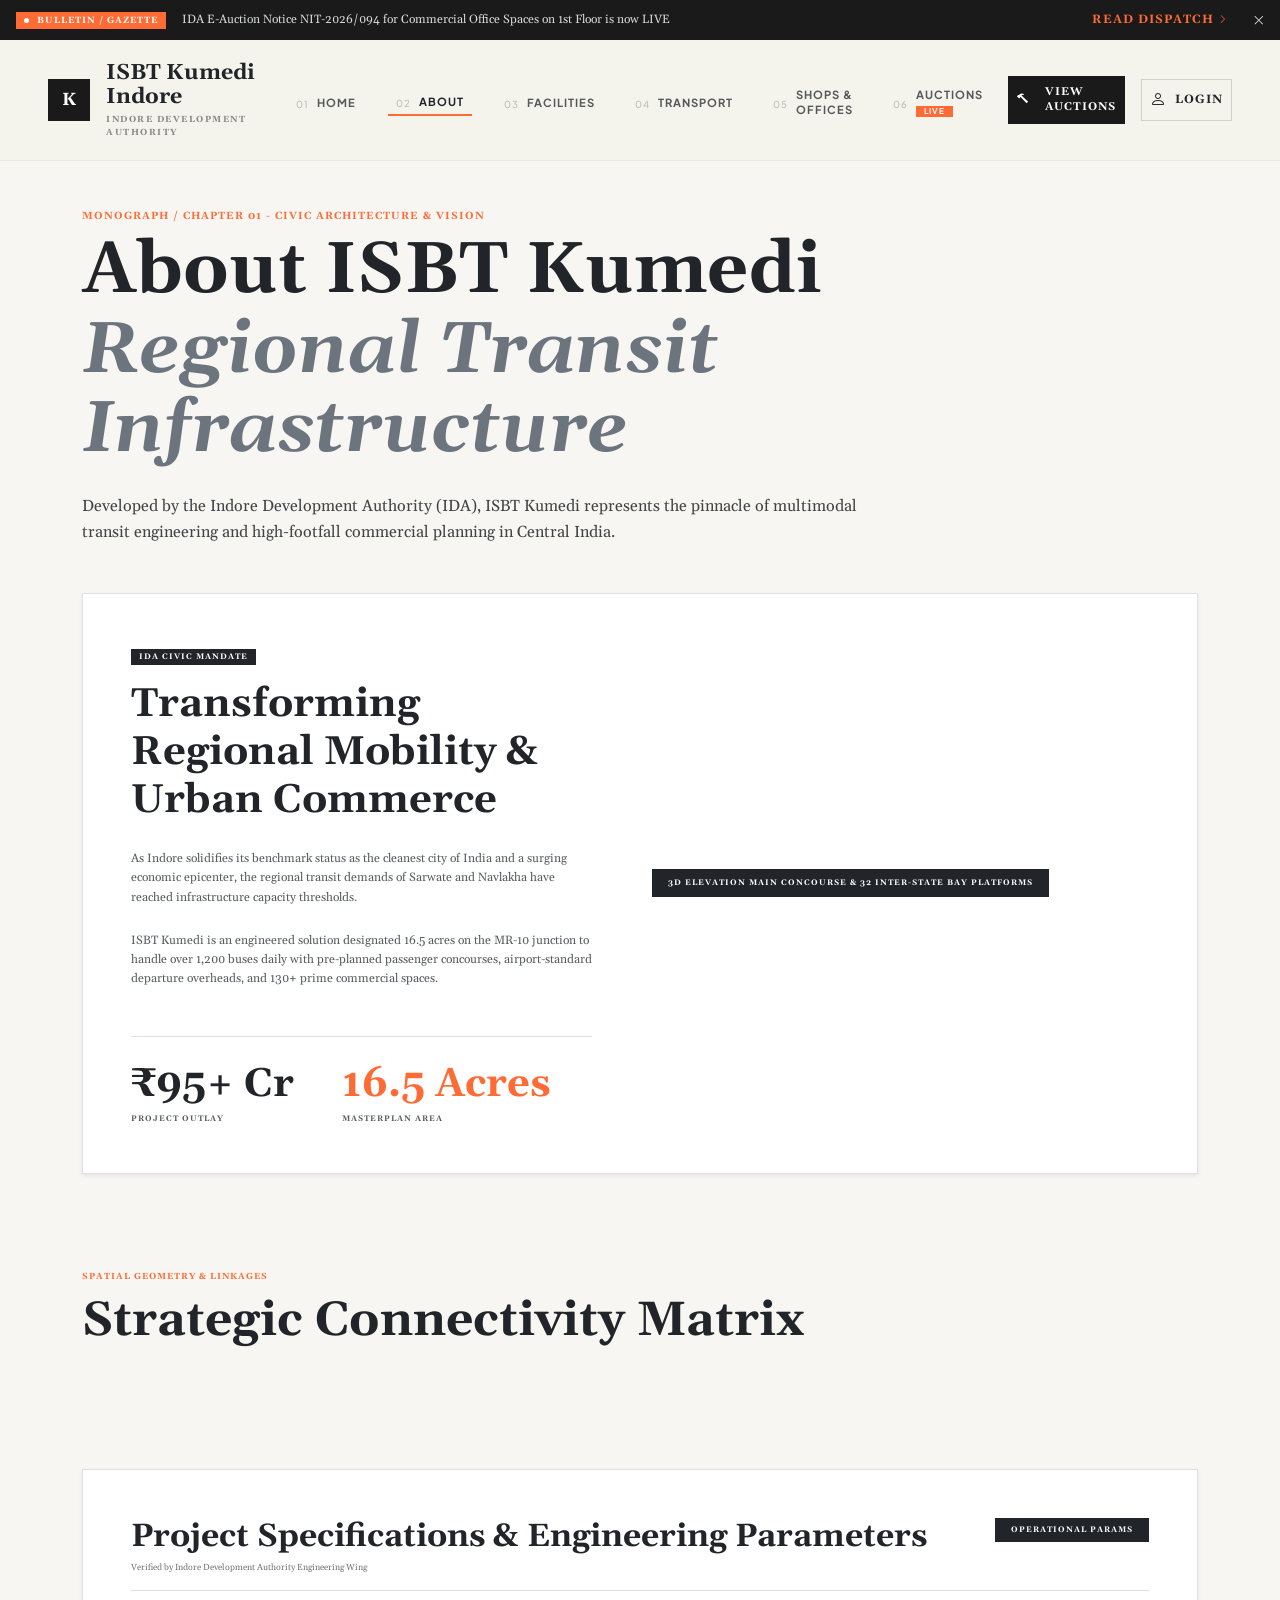
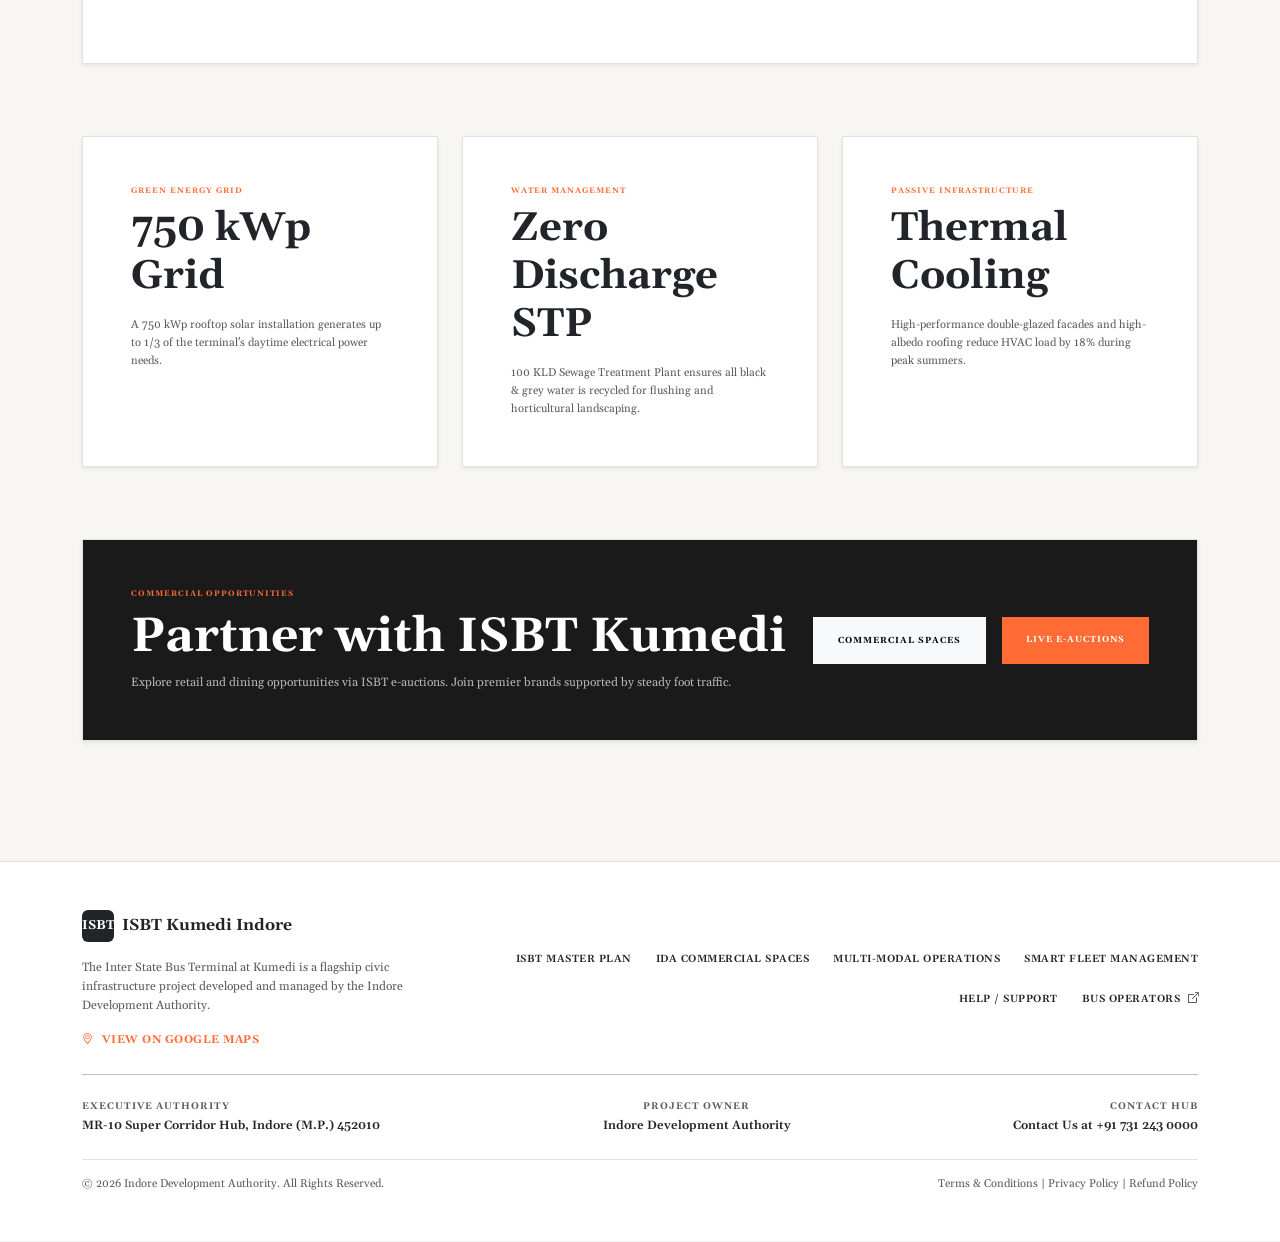
==== aboutus.html @ d1bb43f6 "update" ====
<!doctype html>
<html lang="en">
  <head>
    <meta charset="UTF-8" />
    <meta name="viewport" content="width=device-width, initial-scale=1.0" />
    <title>ISBT Kumedi Indore - About</title>
    <!-- Bootstrap CSS -->
    <link
      href="https://cdn.jsdelivr.net/npm/bootstrap@5.3.2/dist/css/bootstrap.min.css"
      rel="stylesheet" />
    <!-- Google Fonts -->
    <link rel="preconnect" href="https://fonts.googleapis.com" />
    <link rel="preconnect" href="https://fonts.gstatic.com" crossorigin />
    <link
      href="https://fonts.googleapis.com/css2?family=Plus+Jakarta+Sans:wght@400;500;600;700;800&family=Playfair+Display:ital,wght@0,600;0,700;1,600&display=swap"
      rel="stylesheet" />
    <!-- Bootstrap Icons -->
    <link
      rel="stylesheet"
      href="https://cdn.jsdelivr.net/npm/bootstrap-icons@1.11.1/font/bootstrap-icons.css" />
    <!-- Custom CSS -->
    <link rel="stylesheet" href="style.css" />
  </head>
  <body class="bg-light">
    <!-- Top Bulletin Bar -->
    <div
      class="bg-dark-accent text-white py-2 px-3 px-lg-3 d-flex justify-content-between align-items-center font-size-xl">
      <div class="d-flex align-items-center gap-3">
        <span
          class="badge bg-orange text-uppercase rounded-0 px-2 py-1 d-flex align-items-center gap-2 letter-spacing-md"
          ><span class="rounded-circle bg-white d-inline-block size-5"></span>
          BULLETIN / GAZETTE</span
        >
        <span class="text-light d-none d-md-inline opacity-85"
          >IDA E-Auction Notice NIT-2026/094 for Commercial Office Spaces on 1st
          Floor is now LIVE</span
        >
      </div>
      <div class="d-flex align-items-center gap-4">
        <a
          href="#"
          class="text-orange text-decoration-none fw-bold text-uppercase d-flex align-items-center gap-1 letter-spacing-md"
          >READ DISPATCH
          <i class="bi bi-chevron-right font-size-base icon-stroke-1"></i
        ></a>
        <button
          class="btn btn-link text-white p-0 border-0 text-decoration-none">
          <i class="bi bi-x-lg font-size-lg"></i>
        </button>
      </div>
    </div>

    <!-- Navbar -->
    <nav class="navbar navbar-expand-lg py-3 bg-warm-light border-bottom-soft">
      <div class="container-fluid px-4 px-lg-5">
        <a
          class="navbar-brand d-flex align-items-center gap-3"
          href="index.html">
          <div
            class="bg-dark-accent text-white rounded-0 d-flex align-items-center justify-content-center size-42 font-weight-800 font-playfair font-size-6xl">
            K
          </div>
          <div>
            <div
              class="fw-bold text-dark font-playfair font-size-7xl line-height-xs">
              ISBT Kumedi<br />Indore
            </div>
            <div
              class="text-muted mt-1 font-size-sm font-weight-800 text-uppercase letter-spacing-lg opacity-70">
              INDORE DEVELOPMENT<br />AUTHORITY
            </div>
          </div>
        </a>
        <button
          class="navbar-toggler border-0 shadow-none"
          type="button"
          data-bs-toggle="collapse"
          data-bs-target="#navbarNav">
          <span class="navbar-toggler-icon"></span>
        </button>

        <div
          class="collapse navbar-collapse justify-content-center"
          id="navbarNav">
          <ul
            class="navbar-nav gap-3 gap-xl-4 text-uppercase fw-bold align-items-center font-size-lg letter-spacing-md">
            <li class="nav-item">
              <a
                class="nav-link text-muted d-flex gap-2 pb-1"
                href="index.html">
                <span class="opacity-40 fw-normal font-size-base mt-1">01</span>
                HOME
              </a>
            </li>
            <li class="nav-item">
              <a class="nav-link text-dark active d-flex gap-2 position-relative pb-1 border-bottom-orange" href="aboutus.html">
                <span class="text-muted opacity-40 fw-normal font-size-base mt-1">02</span>
                ABOUT
              </a>
            </li>
            <li class="nav-item">
              <a class="nav-link text-muted d-flex gap-2 pb-1" href="#">
                <span class="opacity-40 fw-normal font-size-base mt-1">03</span>
                FACILITIES
              </a>
            </li>
            <li class="nav-item">
              <a class="nav-link text-muted d-flex gap-2 pb-1" href="transport.html">
                <span class="opacity-40 fw-normal font-size-base mt-1">04</span>
                TRANSPORT
              </a>
            </li>
            <li class="nav-item">
              <a
                class="nav-link text-muted d-flex gap-2 pb-1 text-center line-height-sm"
                href="shopOffice.html">
                <span class="opacity-40 fw-normal font-size-base mt-1">05</span>
                <span class="text-start">SHOPS &<br />OFFICES</span>
              </a>
            </li>
            <li class="nav-item">
              <a
                class="nav-link text-muted d-flex gap-2 pb-1 text-center line-height-sm"
                href="viewauction.html">
                <span
                  class="opacity-40 fw-normal font-size-base mt-1"
                  >06</span
                >
                <span class="text-start">
                  AUCTIONS<br />
                  <span
                    class="badge bg-orange rounded-0 px-2 py-0 text-white font-size-xs line-height-md"
                    >LIVE</span
                  >
                </span>
              </a>
            </li>
          </ul>
        </div>

        <div class="d-none d-lg-flex gap-3 align-items-center">
          <a
            href="viewauction.html"
            class="btn bg-dark-accent text-white fw-bold rounded-0 px-2 py-2 d-flex align-items-center gap-3 text-uppercase font-size-lg letter-spacing-md">
            <i class="bi bi-hammer"></i>
            <span class="text-start line-height-sm">VIEW<br />AUCTIONS</span>
          </a>
          <a
            href="#"
            class="btn btn-outline-dark fw-bold rounded-0 px-2 py-2 d-flex align-items-center gap-2 text-uppercase font-size-xl letter-spacing-md border-dark-transparent bg-transparent">
            <i class="bi bi-person fs-6"></i> LOGIN
          </a>
        </div>
      </div>
    </nav>

    <!-- Main Content -->
    <main class="bg-warm-lightest pb-5">
      <div class="container py-5">
        <!-- Breadcrumbs & Header -->
        <div class="text-uppercase fw-bold text-orange mb-2 font-size-md letter-spacing-md">MONOGRAPH / CHAPTER 01 - CIVIC ARCHITECTURE & VISION</div>
        <h1 class="display-2 fw-bold text-dark font-playfair line-height-xs mb-1">About ISBT Kumedi<br><span class="fst-italic text-secondary">Regional Transit Infrastructure</span></h1>
        
        <p class="text-dark font-size-5xl max-w-800 line-height-lg mt-4 opacity-85">
          Developed by the Indore Development Authority (IDA), ISBT Kumedi represents the pinnacle of multimodal transit engineering and high-footfall commercial planning in Central India.
        </p>

        <!-- Section 1 -->
        <div class="bg-white p-4 p-md-5 border border-dark-transparent shadow-sm mt-5">
          <div class="row align-items-center">
            <div class="col-lg-6 pe-lg-5 mb-4 mb-lg-0">
              <span class="badge bg-dark text-white text-uppercase rounded-0 px-2 py-1 mb-3 letter-spacing-md font-size-xs">IDA CIVIC MANDATE</span>
              <h2 class="font-playfair fw-bold mb-4 text-dark display-6">Transforming Regional Mobility & Urban Commerce</h2>
              <p class="text-muted font-size-xl line-height-lg mb-4">
                As Indore solidifies its benchmark status as the cleanest city of India and a surging economic epicenter, the regional transit demands of Sarwate and Navlakha have reached infrastructure capacity thresholds. 
              </p>
              <p class="text-muted font-size-xl line-height-lg mb-5">
                ISBT Kumedi is an engineered solution designated 16.5 acres on the MR-10 junction to handle over 1,200 buses daily with pre-planned passenger concourses, airport-standard departure overheads, and 130+ prime commercial spaces.
              </p>
              
              <div class="d-flex gap-5 border-top pt-4">
                <div>
                  <div class="fw-bold display-6 font-playfair text-dark">₹95+ Cr</div>
                  <div class="text-uppercase font-size-xs fw-bold text-muted letter-spacing-md mt-1">PROJECT OUTLAY</div>
                </div>
                <div>
                  <div class="fw-bold display-6 font-playfair text-orange">16.5 Acres</div>
                  <div class="text-uppercase font-size-xs fw-bold text-muted letter-spacing-md mt-1">MASTERPLAN AREA</div>
                </div>
              </div>
            </div>
            <div class="col-lg-6">
              <div class="position-relative">
                <img src="https://lh3.googleusercontent.com/aida-public/[base64]" alt="ISBT Aerial Rendering" class="img-fluid border border-dark-transparent w-100" style="aspect-ratio: 4/3; object-fit: cover;">
                <div class="position-absolute bottom-0 start-0 bg-dark text-white px-3 py-2 font-size-xs fw-bold letter-spacing-md text-uppercase">
                  3D ELEVATION MAIN CONCOURSE & 32 INTER-STATE BAY PLATFORMS
                </div>
              </div>
            </div>
          </div>
        </div>

        <!-- Strategic Connectivity Matrix -->
        <div class="mt-5 pt-5">
          <div class="text-uppercase fw-bold text-orange mb-2 font-size-sm letter-spacing-md">SPATIAL GEOMETRY & LINKAGES</div>
          <h3 class="font-playfair fw-bold mb-4 text-dark display-5">Strategic Connectivity Matrix</h3>
          
          <div class="row g-4 mt-2" id="connectivityGrid">
             <!-- injected by script -->
          </div>
        </div>

        <!-- Project Specifications & Engineering Parameters -->
        <div class="mt-5 pt-5">
          <div class="bg-white p-4 p-md-5 border border-dark-transparent shadow-sm position-relative">
            <div class="d-flex flex-column flex-md-row justify-content-between align-items-md-start mb-4 pb-3 border-bottom border-dark-transparent">
              <div class="mb-3 mb-md-0">
                <h3 class="font-playfair fw-bold mb-1 text-dark fs-2">Project Specifications & Engineering Parameters</h3>
                <div class="text-muted font-size-sm opacity-85">Verified by Indore Development Authority Engineering Wing</div>
              </div>
              <span class="badge bg-dark text-white rounded-0 px-3 py-2 font-size-xs letter-spacing-md shadow-none flex-shrink-0 mt-2 mt-md-0">OPERATIONAL PARAMS</span>
            </div>
            
            <div class="row row-cols-1 row-cols-md-2 g-0" id="techSpecsGrid">
               <!-- Injected by script -->
            </div>
          </div>
        </div>

        <!-- Sustainability Metrics -->
        <div class="row g-4 mt-4 pt-4">
            <!-- Cards -->
            <div class="col-md-4">
                <div class="bg-white p-4 p-lg-5 h-100 border border-dark-transparent shadow-sm">
                    <div class="text-uppercase fw-bold text-orange mb-2 font-size-xs letter-spacing-md">GREEN ENERGY GRID</div>
                    <div class="fw-bold display-6 font-playfair text-dark mb-3">750 kWp Grid</div>
                    <p class="text-muted font-size-lg line-height-lg mb-0">A 750 kWp rooftop solar installation generates up to 1/3 of the terminal's daytime electrical power needs.</p>
                </div>
            </div>
            <div class="col-md-4">
                <div class="bg-white p-4 p-lg-5 h-100 border border-dark-transparent shadow-sm">
                    <div class="text-uppercase fw-bold text-orange mb-2 font-size-xs letter-spacing-md">WATER MANAGEMENT</div>
                    <div class="fw-bold display-6 font-playfair text-dark mb-3">Zero Discharge STP</div>
                    <p class="text-muted font-size-lg line-height-lg mb-0">100 KLD Sewage Treatment Plant ensures all black & grey water is recycled for flushing and horticultural landscaping.</p>
                </div>
            </div>
            <div class="col-md-4">
                <div class="bg-white p-4 p-lg-5 h-100 border border-dark-transparent shadow-sm">
                    <div class="text-uppercase fw-bold text-orange mb-2 font-size-xs letter-spacing-md">PASSIVE INFRASTRUCTURE</div>
                    <div class="fw-bold display-6 font-playfair text-dark mb-3">Thermal Cooling</div>
                    <p class="text-muted font-size-lg line-height-lg mb-0">High-performance double-glazed facades and high-albedo roofing reduce HVAC load by 18% during peak summers.</p>
                </div>
            </div>
        </div>

        <!-- Partner Banner -->
        <div class="mt-5 pt-4 mb-4">
            <div class="bg-dark-accent p-4 p-md-5 d-flex flex-column flex-lg-row align-items-lg-center justify-content-between gap-4 border border-dark-transparent shadow-sm">
                <div>
                    <div class="text-uppercase fw-bold text-orange mb-2 font-size-xs letter-spacing-md">COMMERCIAL OPPORTUNITIES</div>
                    <h3 class="font-playfair fw-bold mb-2 text-white display-5">Partner with ISBT Kumedi</h3>
                    <p class="text-light opacity-70 font-size-xl max-w-600 mb-0">Explore retail and dining opportunities via ISBT e-auctions. Join premier brands supported by steady foot traffic.</p>
                </div>
                <div class="d-flex gap-3 flex-wrap flex-shrink-0">
                    <a href="shopOffice.html" class="btn btn-light rounded-0 px-4 py-3 fw-bold font-size-sm letter-spacing-md text-uppercase">COMMERCIAL SPACES</a>
                    <a href="viewauction.html" class="btn btn-orange rounded-0 px-4 py-3 fw-bold font-size-sm letter-spacing-md text-uppercase">LIVE E-AUCTIONS</a>
                </div>
            </div>
        </div>
      </div>
    </main>

    <!-- Footer -->
    <footer class="bg-white py-5 border-top border-bottom-soft">
      <div class="container">
        <div class="row align-items-center mb-4">
          <div class="col-md-4 mb-4 mb-md-0">
            <a
              class="text-decoration-none text-dark d-flex align-items-center gap-2 mb-3"
              href="#">
              <div
                class="bg-dark text-white p-2 rounded d-flex align-items-center justify-content-center size-32 font-weight-800 font-size-2xl">
                ISBT
              </div>
              <div class="fw-bold fs-6 line-height-xs">ISBT Kumedi Indore</div>
            </a>
            <p class="text-muted mb-0 pe-md-4 font-size-xl line-height-lg">
              The Inter State Bus Terminal at Kumedi is a flagship civic
              infrastructure project developed and managed by the Indore
              Development Authority.
            </p>
            <a
              href="#"
              class="d-inline-flex align-items-center gap-2 mt-3 fw-bold text-orange text-decoration-none text-uppercase font-size-lg letter-spacing-sm">
              <i class="bi bi-geo-alt"></i> VIEW ON GOOGLE MAPS
            </a>
          </div>
          <div class="col-md-8">
            <div
              class="d-flex flex-wrap gap-4 justify-content-md-end text-uppercase fw-semibold font-size-md letter-spacing-sm">
              <a href="#" class="text-dark text-decoration-none"
                >ISBT Master Plan</a
              >
              <a href="shopOffice.html" class="text-dark text-decoration-none"
                >IDA Commercial Spaces</a
              >
              <a href="#" class="text-dark text-decoration-none"
                >Multi-Modal Operations</a
              >
              <a href="#" class="text-dark text-decoration-none"
                >Smart Fleet Management</a
              >
              <a href="#" class="text-dark text-decoration-none"
                >Help / Support</a
              >
              <a href="#" class="text-dark text-decoration-none"
                >Bus Operators <i class="bi bi-box-arrow-up-right ms-1"></i
              ></a>
            </div>
          </div>
        </div>
        <hr class="text-muted opacity-40 my-4" />
        <div
          class="d-flex flex-column flex-md-row justify-content-between align-items-md-center">
          <div class="mb-3 mb-md-0">
            <div
              class="text-uppercase fw-bold text-muted mb-1 font-size-base letter-spacing-md">
              EXECUTIVE AUTHORITY
            </div>
            <div class="text-dark fw-semibold font-size-xl">
              MR-10 Super Corridor Hub, Indore (M.P.) 452010
            </div>
          </div>
          <div class="mb-3 mb-md-0 text-md-center">
            <div
              class="text-uppercase fw-bold text-muted mb-1 font-size-base letter-spacing-md">
              PROJECT OWNER
            </div>
            <div class="text-dark fw-semibold font-size-xl">
              Indore Development Authority
            </div>
          </div>
          <div class="text-md-end">
            <div
              class="text-uppercase fw-bold text-muted mb-1 font-size-base letter-spacing-md">
              CONTACT HUB
            </div>
            <div class="text-dark fw-semibold font-size-xl">
              Contact Us at +91 731 243 0000
            </div>
          </div>
        </div>
        <div
          class="mt-4 pt-3 border-top d-flex flex-column flex-md-row justify-content-between text-muted font-size-lg">
          <div class="mb-2 mb-md-0">
            © 2026 Indore Development Authority. All Rights Reserved.
          </div>
          <div>Terms & Conditions | Privacy Policy | Refund Policy</div>
        </div>
      </div>
    </footer>

    <script src="https://cdn.jsdelivr.net/npm/bootstrap@5.3.2/dist/js/bootstrap.bundle.min.js"></script>
    <script type="module">
        import { LOCATION_ADVANTAGES, TECHNICAL_SPECIFICATIONS } from './data.js';
        
        // Render Connectivity Grid
        const connGrid = document.getElementById('connectivityGrid');
        if(connGrid) {
            connGrid.innerHTML = LOCATION_ADVANTAGES.map((item, index) => {
                const num = String(index + 1).padStart(2, '0');
                return `
                <div class="col-md-6">
                    <div class="bg-white p-4 h-100 border border-dark-transparent shadow-sm d-flex gap-4">
                        <div class="bg-dark text-white rounded-0 size-32 d-flex align-items-center justify-content-center fw-bold font-size-md flex-shrink-0">${num}</div>
                        <div>
                            <h6 class="fw-bold text-dark mb-2 font-size-lg">${item.title}</h6>
                            <p class="text-muted mb-0 font-size-sm line-height-lg">${item.desc}</p>
                        </div>
                    </div>
                </div>
                `;
            }).join('');
        }

        // Render Technical Specs Grid
        const techGrid = document.getElementById('techSpecsGrid');
        if(techGrid) {
            techGrid.innerHTML = TECHNICAL_SPECIFICATIONS.map((item, index) => {
                // Apply a right border to odd items (left column) on md+ screens
                const isLeftCol = index % 2 === 0;
                let classNames = "col-12 col-md-6 d-flex flex-column flex-sm-row justify-content-between align-items-sm-center p-4 border-bottom border-dark-transparent gap-2";
                if(isLeftCol) {
                    classNames += " border-end-md border-dark-transparent";
                }
                
                return `
                <div class="${classNames}">
                    <span class="text-muted text-uppercase font-size-xs fw-bold letter-spacing-md">${item.label}</span>
                    <span class="fw-bold text-dark font-size-sm text-sm-end">${item.value}</span>
                </div>
                `;
            }).join('');
        }
    </script>
  </body>
</html>
---- style.css ----
/*
 * ISBT Kumedi Indore - Professional Theme
 */

@import url("https://fonts.googleapis.com/css2?family=Plus+Jakarta+Sans:wght@300;400;500;600;700;800&family=Cabinet+Grotesk:wght@700;800;900&family=JetBrains+Mono:wght@400;500;600;700&display=swap");
@import url("https://fonts.googleapis.com/css2?family=Gelasio:ital,wght@0,400..700;1,400..700&display=swap");

:root {
  --primary-navy: #1e3a8a;
  --primary-hover: #172554;
  --accent-gold: #fbbf24;
  --accent-gold-hover: #f59e0b;
  --theme-orange: #ff6b35;
  --theme-orange-hover: #e65c2b;

  --font-sans:
    "Plus Jakarta Sans", -apple-system, BlinkMacSystemFont, "Segoe UI", Roboto,
    "Helvetica Neue", "Noto Sans", Arial, sans-serif;
  --font-serif:
    "Gelasio", ui-serif, Georgia, Cambria, "Times New Roman", Times, serif;
  --font-mono:
    ui-monospace, SFMono-Regular, Menlo, Monaco, Consolas, "Liberation Mono",
    "Courier New", monospace;
}

body {
  font-family: var(--font-serif);
  background-color: #f8fafc;
  color: #1e293b;
  -webkit-font-smoothing: antialiased;
  -moz-osx-font-smoothing: grayscale;
}

.font-sans {
  font-family: var(--font-sans) !important;
}

.font-serif,
.font-playfair {
  font-family: var(--font-serif) !important;
}

.font-mono {
  font-family: var(--font-mono) !important;
}

/* Custom Theme Utilities */
.text-orange {
  color: var(--theme-orange) !important;
}
.bg-orange {
  background-color: var(--theme-orange) !important;
}
.btn-orange {
  background-color: var(--theme-orange);
  color: white;
  border: none;
  transition: all 0.2s ease;
}
.btn-orange:hover {
  background-color: var(--theme-orange-hover);
  color: white;
}

/* Navigation Overrides */
.nav-link {
  font-family: var(--font-sans);
  transition: all 0.15s ease;
  position: relative;
  display: inline-flex;
  align-items: center;
}

/* Modal and Toast Layers */
.modal-backdrop {
  background-color: rgba(15, 23, 42, 0.75);
  backdrop-filter: blur(6px);
}

/* Custom Scrollbars */
::-webkit-scrollbar {
  width: 6px;
  height: 6px;
}

::-webkit-scrollbar-track {
  background: #f1f5f9;
}

::-webkit-scrollbar-thumb {
  background: #cbd5e1;
  border-radius: 4px;
}

::-webkit-scrollbar-thumb:hover {
  background: #94a3b8;
}

/* Pulsing effect for live badges */
@keyframes live-pulse {
  0%,
  100% {
    opacity: 1;
    transform: scale(1);
  }
  50% {
    opacity: 0.4;
    transform: scale(1.2);
  }
}

.live-pulse-dot {
  animation: live-pulse 2s cubic-bezier(0.4, 0, 0.6, 1) infinite;
}

/* ----------------------------------------------------- */
/* Extracted Utility Classes from Inline Styles */
/* ----------------------------------------------------- */

/* Typography */
.font-size-xs {
  font-size: 0.5rem;
}
.font-size-sm {
  font-size: 0.55rem;
}
.font-size-base {
  font-size: 0.6rem;
}
.font-size-md {
  font-size: 0.65rem;
}
.font-size-lg {
  font-size: 0.7rem;
}
.font-size-xl {
  font-size: 0.75rem;
}
.font-size-2xl {
  font-size: 0.8rem;
}
.font-size-3xl {
  font-size: 0.85rem;
}
.font-size-4xl {
  font-size: 0.9rem;
}
.font-size-5xl {
  font-size: 1rem;
}
.font-size-6xl {
  font-size: 1.1rem;
}
.font-size-7xl {
  font-size: 1.35rem;
}

.letter-spacing-sm {
  letter-spacing: 0.5px;
}
.letter-spacing-md {
  letter-spacing: 1px;
}
.letter-spacing-lg {
  letter-spacing: 1.5px;
}

.line-height-xs {
  line-height: 1.1;
}
.line-height-sm {
  line-height: 1.3;
}
.line-height-md {
  line-height: 1.4;
}
.line-height-lg {
  line-height: 1.6;
}
.line-height-xl {
  line-height: 1.7;
}

.font-weight-800 {
  font-weight: 800;
}

.opacity-40 {
  opacity: 0.4;
}
.opacity-70 {
  opacity: 0.7;
}
.opacity-85 {
  opacity: 0.85;
}

.icon-stroke-1 {
  stroke-width: 1px;
}
.rotate-n15 {
  transform: rotate(-15deg);
}
.max-w-600 {
  max-width: 600px;
}
.max-w-800 {
  max-width: 800px;
}

/* Dimensions */
.size-5 {
  width: 5px;
  height: 5px;
}
.size-8 {
  width: 8px;
  height: 8px;
}
.size-line {
  width: 20px;
  height: 3px;
}
.size-32 {
  width: 32px;
  height: 32px;
}
.size-40 {
  width: 40px;
  height: 40px;
}
.size-42 {
  width: 42px;
  height: 42px;
}

/* Backgrounds & Colors */
.bg-dark-accent {
  background-color: #1a1a1a !important;
}
.bg-warm-light {
  background-color: #f4f3ec;
}
.bg-warm-lighter {
  background-color: #f1ebd8;
  background-image: linear-gradient(
    rgba(240, 237, 227, 0.5),
    rgba(240, 237, 227, 0.5)
  );
}
.bg-warm-lightest {
  background-color: #f7f6f2 !important;
}
.bg-white-warm {
  background-color: #faf9f6 !important;
}
.bg-orange-light {
  background-color: #fff3ed;
}
.bg-orange-dark {
  background-color: #8c3614;
}

/* Borders */
.border-bottom-soft {
  border-bottom: 1px solid rgba(0, 0, 0, 0.05);
}
.border-bottom-orange {
  border-bottom: 2px solid var(--theme-orange);
}
.border-orange-light {
  border: 1px solid #ffdcd0;
}
.border-white-transparent {
  border: 1px solid rgba(255, 255, 255, 0.2);
}
.border-dark-transparent {
  border-color: rgba(0, 0, 0, 0.15);
}

/* Components */
.hero-bg-image {
  background-image:
    linear-gradient(rgba(15, 23, 42, 0.4), rgba(15, 23, 42, 0.6)),
    url("img/mainCover.jpeg");
    /* url("https://lh3.googleusercontent.com/aida-public/[base64]"); */
  background-size: cover;
  background-position: center;
  display: flex;
  align-items: center;
  padding-bottom: 5rem;
  padding-top: 5rem;
}
.hero-stats-container {
  margin-top: -60px;
  z-index: 10;
}
.glass-btn {
  background: rgba(0, 0, 0, 0.4);
}
.glass-panel {
  background: rgba(0, 0, 0, 0.6);
  backdrop-filter: blur(4px);
}
.img-aspect-4-3 {
  object-fit: cover;
  aspect-ratio: 4/3;
  width: 100%;
}

@media (min-width: 768px) {
  .border-end-md {
    border-right: 1px solid rgba(0, 0, 0, 0.15) !important;
  }
}
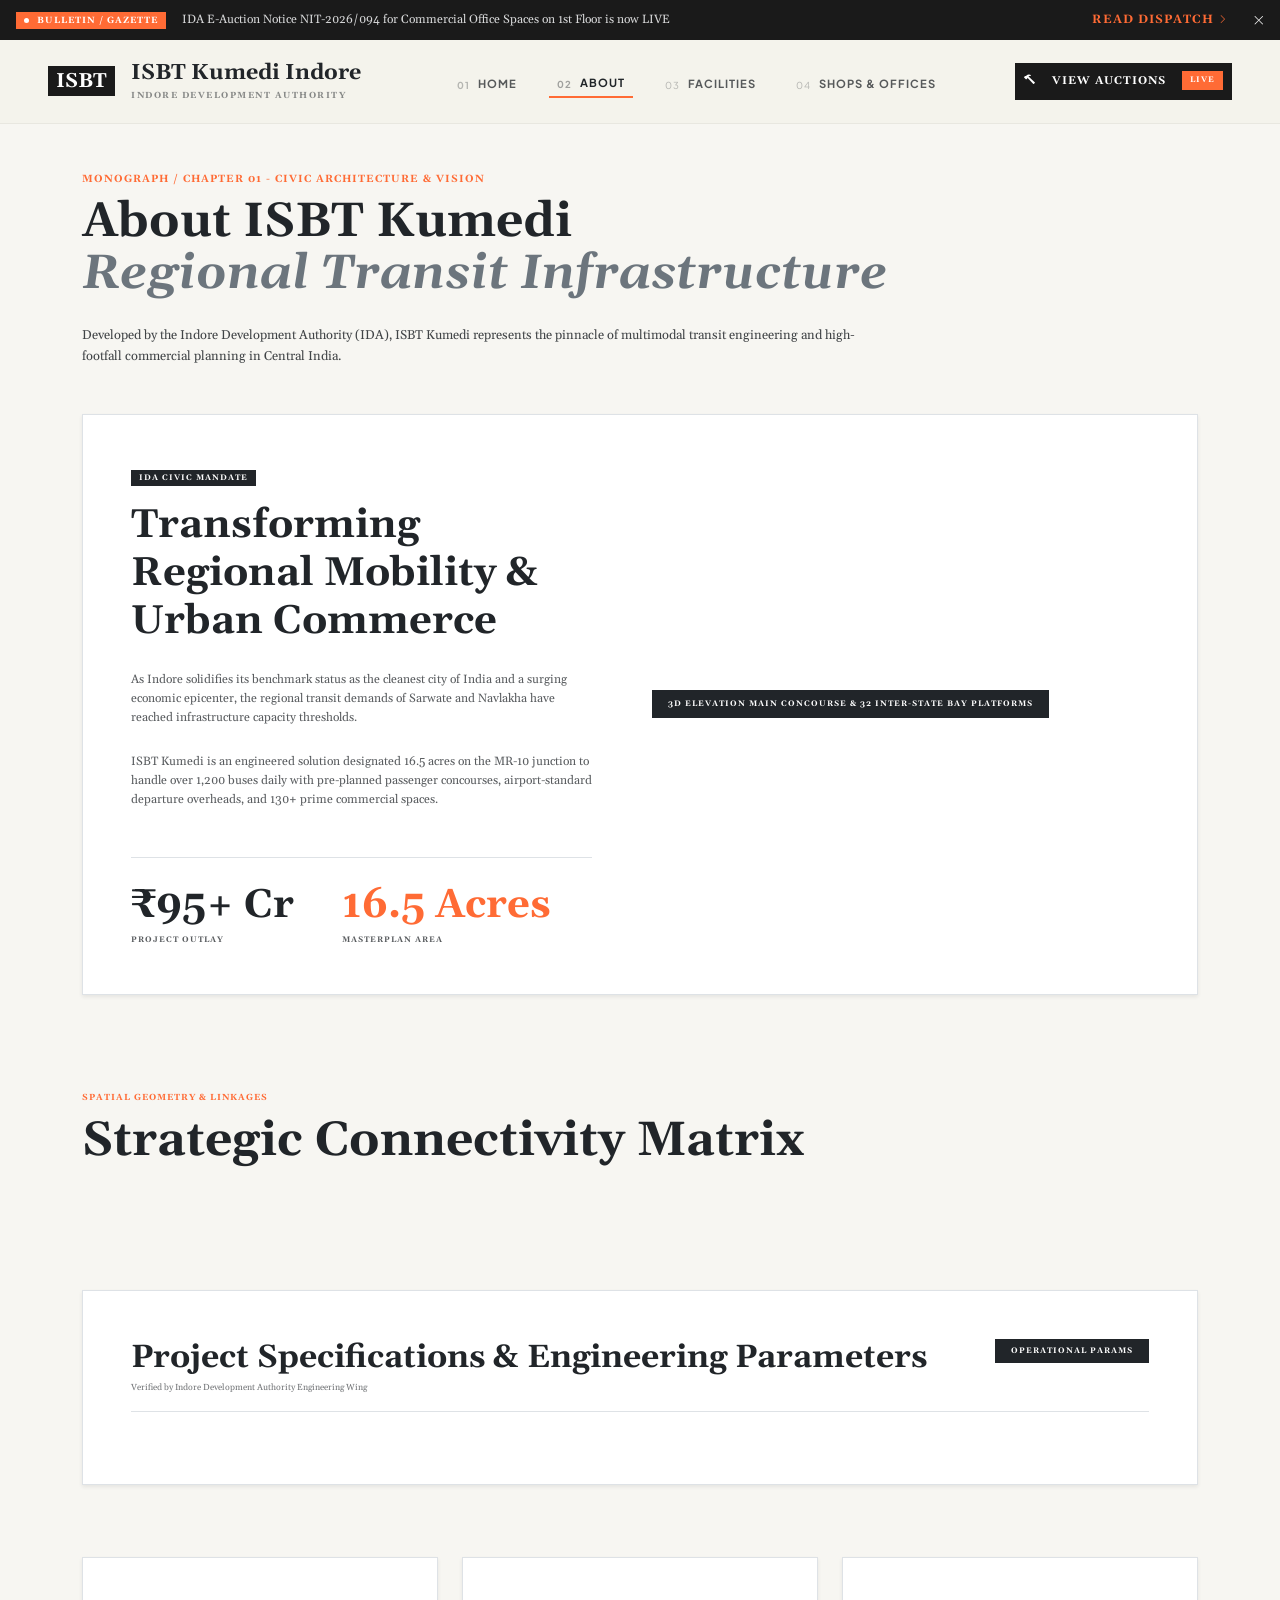
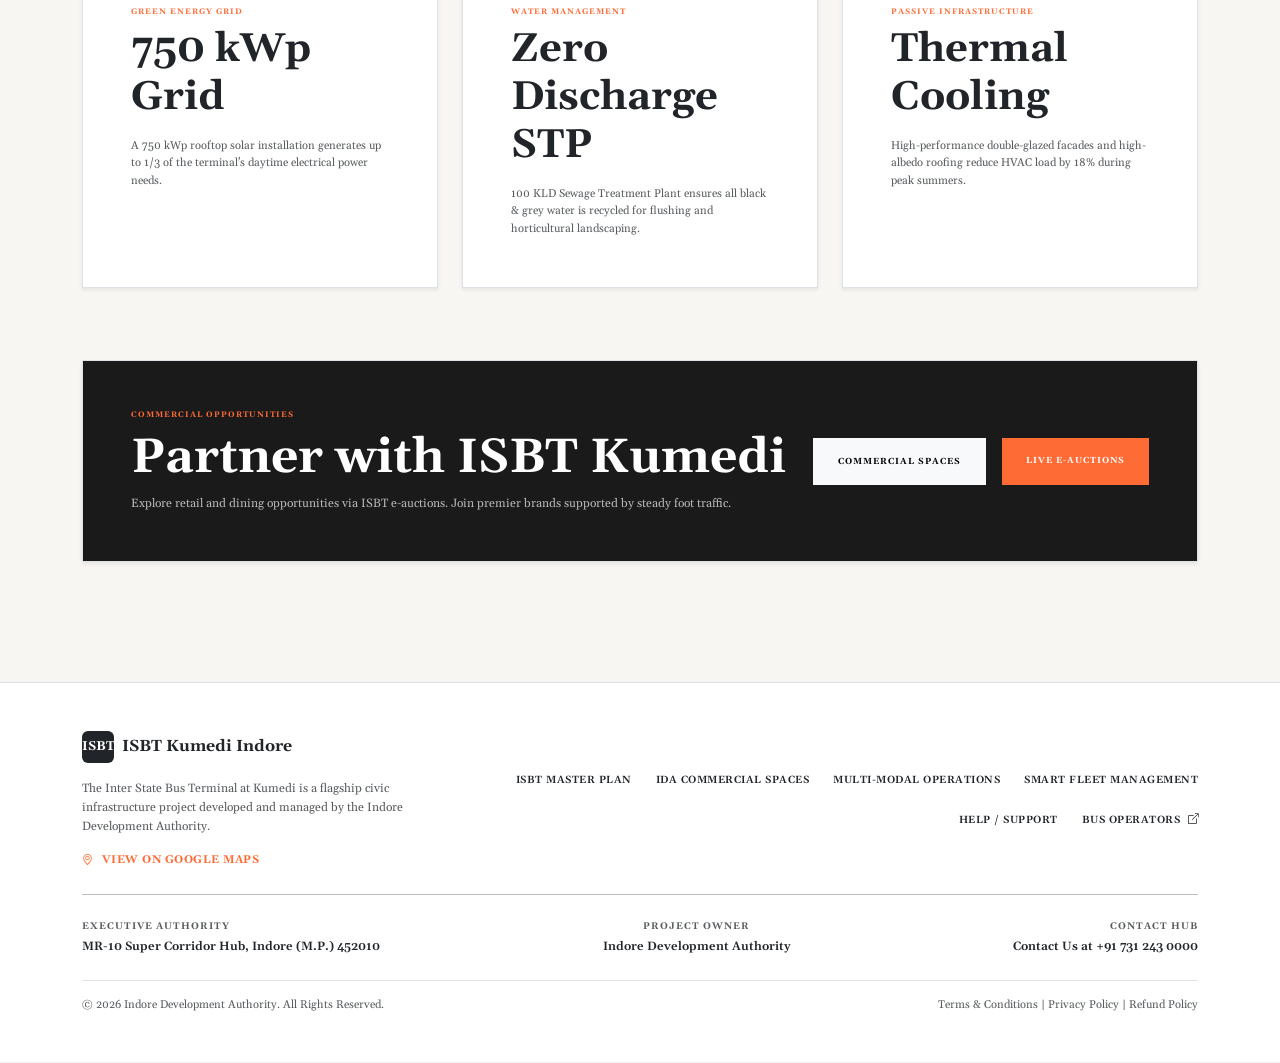
==== commit f59b109d: "update" ====
--- a/aboutus.html
+++ b/aboutus.html
@@ -50,108 +50,68 @@
       </div>
     </div>
 
-    <!-- Navbar -->
+    
+   <!-- Navbar -->
     <nav class="navbar navbar-expand-lg py-3 bg-warm-light border-bottom-soft">
-      <div class="container-fluid px-4 px-lg-5">
-        <a
-          class="navbar-brand d-flex align-items-center gap-3"
-          href="index.html">
-          <div
-            class="bg-dark-accent text-white rounded-0 d-flex align-items-center justify-content-center size-42 font-weight-800 font-playfair font-size-6xl">
-            K
-          </div>
-          <div>
-            <div
-              class="fw-bold text-dark font-playfair font-size-7xl line-height-xs">
-              ISBT Kumedi<br />Indore
-            </div>
-            <div
-              class="text-muted mt-1 font-size-sm font-weight-800 text-uppercase letter-spacing-lg opacity-70">
-              INDORE DEVELOPMENT<br />AUTHORITY
-            </div>
-          </div>
-        </a>
-        <button
-          class="navbar-toggler border-0 shadow-none"
-          type="button"
-          data-bs-toggle="collapse"
-          data-bs-target="#navbarNav">
-          <span class="navbar-toggler-icon"></span>
-        </button>
-
-        <div
-          class="collapse navbar-collapse justify-content-center"
-          id="navbarNav">
-          <ul
-            class="navbar-nav gap-3 gap-xl-4 text-uppercase fw-bold align-items-center font-size-lg letter-spacing-md">
-            <li class="nav-item">
-              <a
-                class="nav-link text-muted d-flex gap-2 pb-1"
-                href="index.html">
-                <span class="opacity-40 fw-normal font-size-base mt-1">01</span>
-                HOME
-              </a>
-            </li>
-            <li class="nav-item">
-              <a class="nav-link text-dark active d-flex gap-2 position-relative pb-1 border-bottom-orange" href="aboutus.html">
-                <span class="text-muted opacity-40 fw-normal font-size-base mt-1">02</span>
-                ABOUT
-              </a>
-            </li>
-            <li class="nav-item">
-              <a class="nav-link text-muted d-flex gap-2 pb-1" href="#">
-                <span class="opacity-40 fw-normal font-size-base mt-1">03</span>
-                FACILITIES
-              </a>
-            </li>
-            <li class="nav-item">
-              <a class="nav-link text-muted d-flex gap-2 pb-1" href="transport.html">
-                <span class="opacity-40 fw-normal font-size-base mt-1">04</span>
-                TRANSPORT
-              </a>
-            </li>
-            <li class="nav-item">
-              <a
-                class="nav-link text-muted d-flex gap-2 pb-1 text-center line-height-sm"
-                href="shopOffice.html">
-                <span class="opacity-40 fw-normal font-size-base mt-1">05</span>
-                <span class="text-start">SHOPS &<br />OFFICES</span>
-              </a>
-            </li>
-            <li class="nav-item">
-              <a
-                class="nav-link text-muted d-flex gap-2 pb-1 text-center line-height-sm"
-                href="viewauction.html">
-                <span
-                  class="opacity-40 fw-normal font-size-base mt-1"
-                  >06</span
-                >
-                <span class="text-start">
-                  AUCTIONS<br />
-                  <span
-                    class="badge bg-orange rounded-0 px-2 py-0 text-white font-size-xs line-height-md"
-                    >LIVE</span
-                  >
-                </span>
-              </a>
-            </li>
-          </ul>
-        </div>
-
-        <div class="d-none d-lg-flex gap-3 align-items-center">
-          <a
-            href="viewauction.html"
-            class="btn bg-dark-accent text-white fw-bold rounded-0 px-2 py-2 d-flex align-items-center gap-3 text-uppercase font-size-lg letter-spacing-md">
-            <i class="bi bi-hammer"></i>
-            <span class="text-start line-height-sm">VIEW<br />AUCTIONS</span>
-          </a>
-          <a
-            href="#"
-            class="btn btn-outline-dark fw-bold rounded-0 px-2 py-2 d-flex align-items-center gap-2 text-uppercase font-size-xl letter-spacing-md border-dark-transparent bg-transparent">
-            <i class="bi bi-person fs-6"></i> LOGIN
-          </a>
-        </div>
-      </div>
+        <div class="container-fluid px-4 px-lg-5">
+            <a class="navbar-brand d-flex align-items-center gap-3" href="#">
+                <div
+                    class="bg-dark-accent text-white rounded-0 d-flex align-items-center justify-content-center size-60 font-weight-800 font-playfair px-2">
+                    ISBT
+                </div>
+                <div>
+                    <div class="fw-bold text-dark font-playfair font-size-7xl line-height-xs">ISBT Kumedi Indore
+                    </div>
+                    <div
+                        class="text-muted mt-1 font-size-sm font-weight-800 text-uppercase letter-spacing-lg opacity-70">
+                        INDORE DEVELOPMENT AUTHORITY</div>
+                </div>
+            </a>
+            <button class="navbar-toggler border-0 shadow-none" type="button" data-bs-toggle="collapse"
+                data-bs-target="#navbarNav">
+                <span class="navbar-toggler-icon"></span>
+            </button>
+
+            <div class="collapse navbar-collapse justify-content-center" id="navbarNav">
+                <ul
+                    class="navbar-nav gap-3 gap-xl-4 text-uppercase fw-bold align-items-center font-size-lg letter-spacing-md">
+                    <li class="nav-item">
+                        <a class="nav-link text-muted d-flex gap-2 pb-1 text-center line-height-sm"
+                            href="index.html">
+                            <span class="text-muted opacity-40  font-size-base mt-1">01</span> HOME
+                        </a>
+                    </li>
+                    <li class="nav-item">
+                        <a class="nav-link text-dark active d-flex gap-2 position-relative pb-1 border-bottom-orange" href="aboutus.html">
+                            <span class="opacity-40  font-size-base mt-1">02</span> ABOUT
+                        </a>
+                    </li>
+                    <li class="nav-item">
+                        <a class="nav-link text-muted d-flex gap-2 pb-1 text-center line-height-sm"
+                            href="facilities.html">
+                            <span class="opacity-40 fw-normal font-size-base mt-1">03</span> FACILITIES
+                        </a>
+                    </li>
+
+                    <li class="nav-item">
+                        <a class="nav-link text-muted d-flex gap-2 pb-1 text-center line-height-sm"
+                            href="shopOffice.html">
+                            <span class="opacity-40 fw-normal font-size-base mt-1">04</span> <span
+                                class="text-start">SHOPS & OFFICES</span>
+                        </a>
+                    </li>
+                </ul>
+            </div>
+
+            <div class="d-none d-lg-flex gap-3 align-items-center">
+                <a href="viewauction.html"
+                    class="btn bg-dark-accent text-white fw-bold rounded-0 px-2 py-2 d-flex align-items-center gap-3 text-uppercase font-size-lg letter-spacing-md">
+                    <i class="bi bi-hammer"></i> <span class="text-start line-height-sm">VIEW AUCTIONS</span> <span
+                        class="badge bg-orange rounded-0 px-2 py-1   text-white font-size-xs line-height-md">LIVE</span>
+                </a>
+
+            </div>
+        </div>
     </nav>
 
     <!-- Main Content -->
@@ -159,9 +119,9 @@
       <div class="container py-5">
         <!-- Breadcrumbs & Header -->
         <div class="text-uppercase fw-bold text-orange mb-2 font-size-md letter-spacing-md">MONOGRAPH / CHAPTER 01 - CIVIC ARCHITECTURE & VISION</div>
-        <h1 class="display-2 fw-bold text-dark font-playfair line-height-xs mb-1">About ISBT Kumedi<br><span class="fst-italic text-secondary">Regional Transit Infrastructure</span></h1>
+        <h2 class="display-5 fw-bold text-dark font-playfair line-height-xs mb-1">About ISBT Kumedi<br><span class="fst-italic text-secondary">Regional Transit Infrastructure</span></h2>
         
-        <p class="text-dark font-size-5xl max-w-800 line-height-lg mt-4 opacity-85">
+        <p class="text-dark font-size-2xl max-w-800 line-height-lg mt-4 opacity-85">
           Developed by the Indore Development Authority (IDA), ISBT Kumedi represents the pinnacle of multimodal transit engineering and high-footfall commercial planning in Central India.
         </p>
 
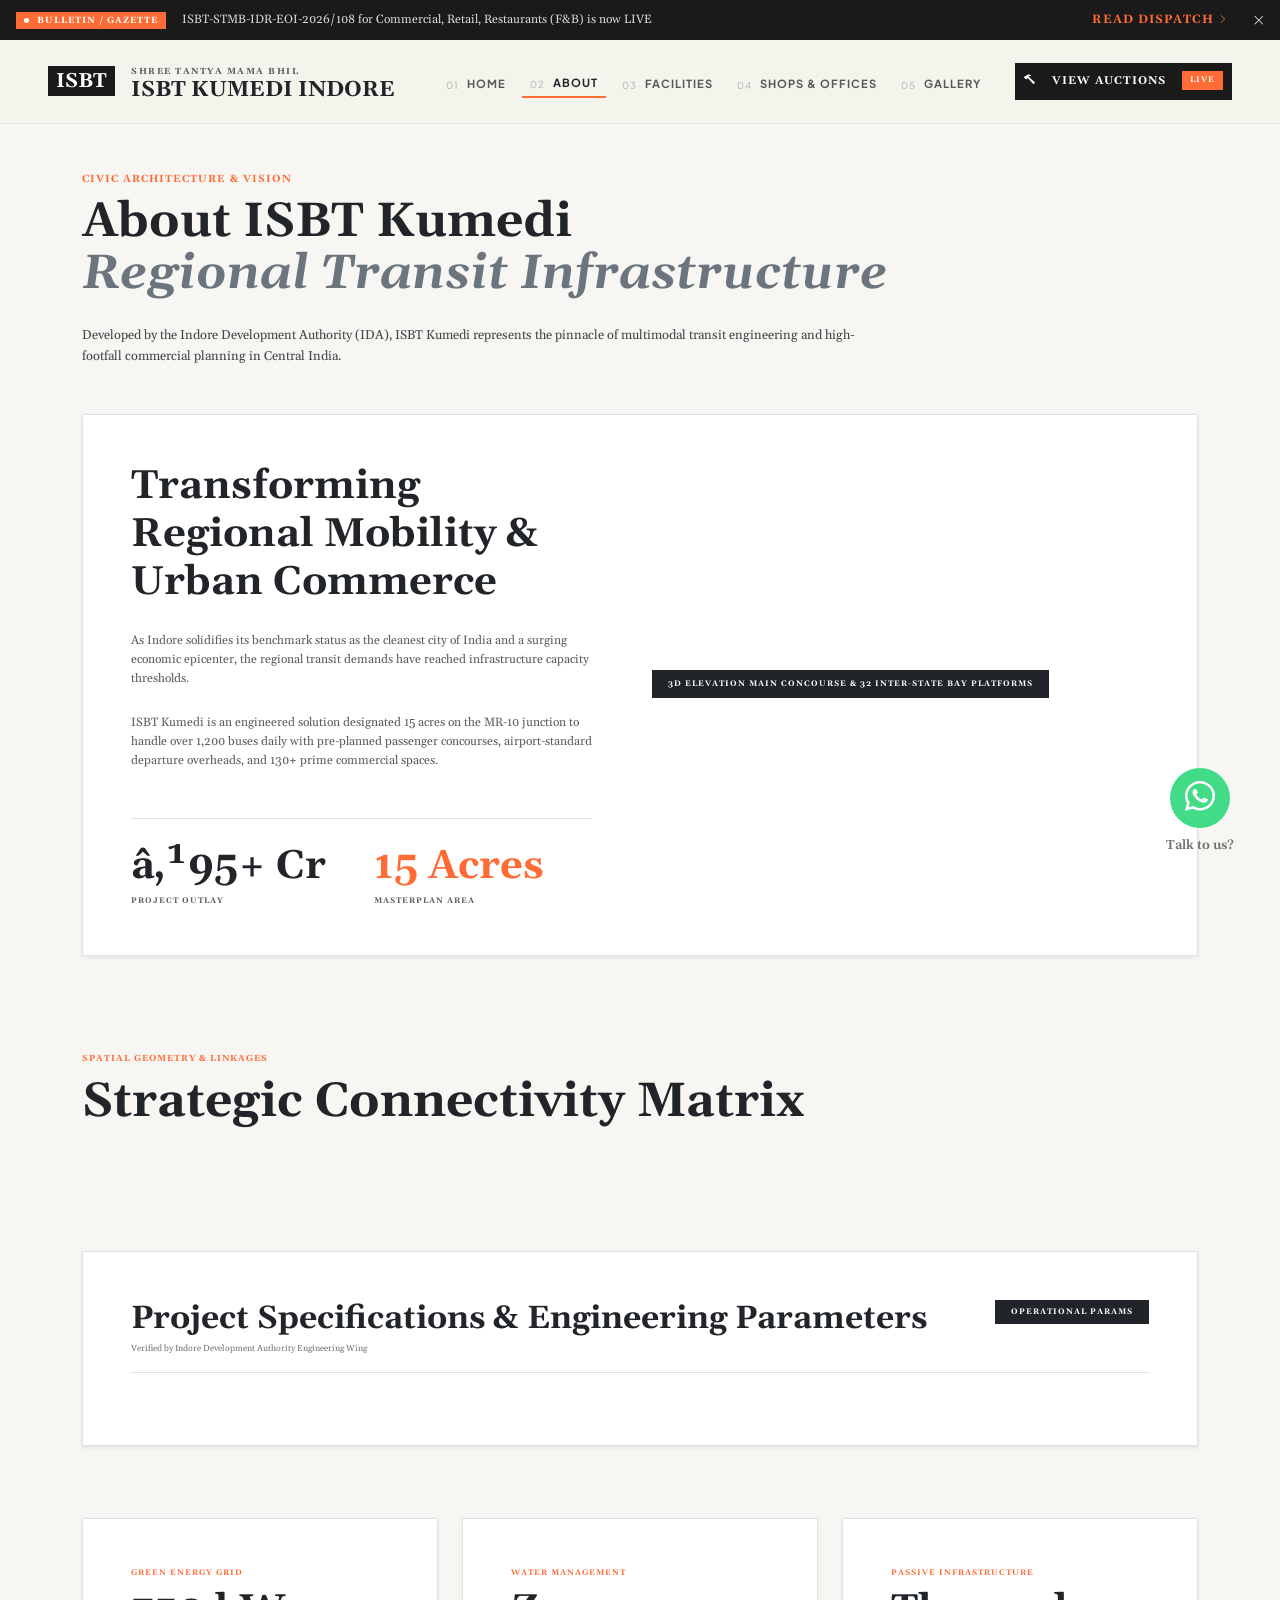
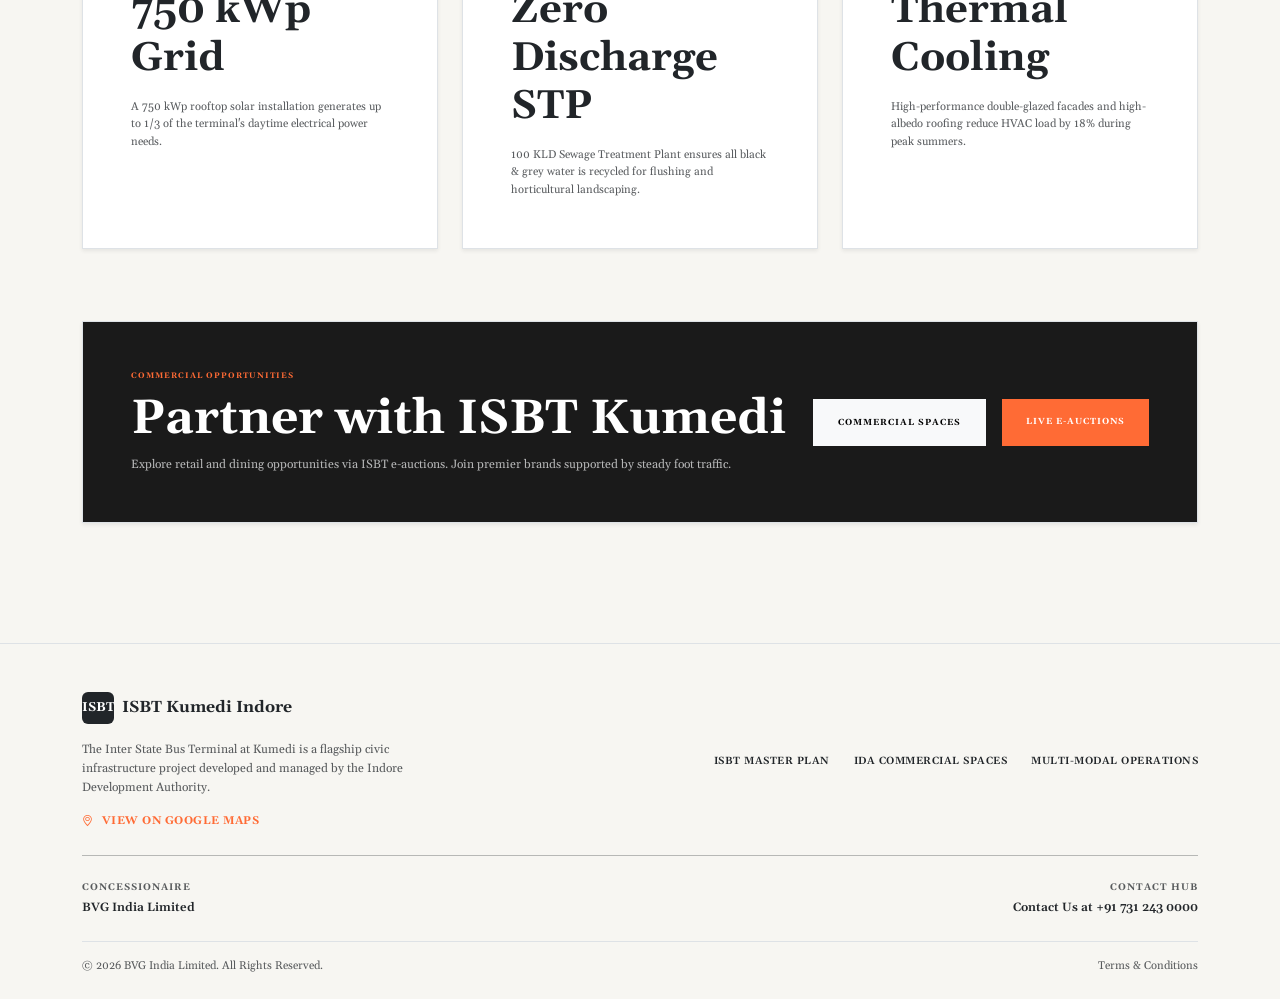
==== commit 40b7be31: "upadte" ====
--- a/aboutus.html
+++ b/aboutus.html
@@ -1,4 +1,4 @@
-<!doctype html>
+﻿<!doctype html>
 <html lang="en">
   <head>
     <meta charset="UTF-8" />
@@ -32,9 +32,8 @@
           BULLETIN / GAZETTE</span
         >
         <span class="text-light d-none d-md-inline opacity-85"
-          >IDA E-Auction Notice NIT-2026/094 for Commercial Office Spaces on 1st
-          Floor is now LIVE</span
-        >
+          >ISBT-STMB-IDR-EOI-2026/108 for Commercial, Retail, Restaurants (F&B) is now LIVE
+        </span>
       </div>
       <div class="d-flex align-items-center gap-4">
         <a
@@ -53,98 +52,128 @@
     
    <!-- Navbar -->
     <nav class="navbar navbar-expand-lg py-3 bg-warm-light border-bottom-soft">
-        <div class="container-fluid px-4 px-lg-5">
-            <a class="navbar-brand d-flex align-items-center gap-3" href="#">
-                <div
-                    class="bg-dark-accent text-white rounded-0 d-flex align-items-center justify-content-center size-60 font-weight-800 font-playfair px-2">
-                    ISBT
-                </div>
-                <div>
-                    <div class="fw-bold text-dark font-playfair font-size-7xl line-height-xs">ISBT Kumedi Indore
-                    </div>
-                    <div
-                        class="text-muted mt-1 font-size-sm font-weight-800 text-uppercase letter-spacing-lg opacity-70">
-                        INDORE DEVELOPMENT AUTHORITY</div>
-                </div>
-            </a>
-            <button class="navbar-toggler border-0 shadow-none" type="button" data-bs-toggle="collapse"
-                data-bs-target="#navbarNav">
-                <span class="navbar-toggler-icon"></span>
-            </button>
-
-            <div class="collapse navbar-collapse justify-content-center" id="navbarNav">
-                <ul
-                    class="navbar-nav gap-3 gap-xl-4 text-uppercase fw-bold align-items-center font-size-lg letter-spacing-md">
-                    <li class="nav-item">
-                        <a class="nav-link text-muted d-flex gap-2 pb-1 text-center line-height-sm"
-                            href="index.html">
-                            <span class="text-muted opacity-40  font-size-base mt-1">01</span> HOME
-                        </a>
-                    </li>
-                    <li class="nav-item">
-                        <a class="nav-link text-dark active d-flex gap-2 position-relative pb-1 border-bottom-orange" href="aboutus.html">
-                            <span class="opacity-40  font-size-base mt-1">02</span> ABOUT
-                        </a>
-                    </li>
-                    <li class="nav-item">
-                        <a class="nav-link text-muted d-flex gap-2 pb-1 text-center line-height-sm"
-                            href="facilities.html">
-                            <span class="opacity-40 fw-normal font-size-base mt-1">03</span> FACILITIES
-                        </a>
-                    </li>
-
-                    <li class="nav-item">
-                        <a class="nav-link text-muted d-flex gap-2 pb-1 text-center line-height-sm"
-                            href="shopOffice.html">
-                            <span class="opacity-40 fw-normal font-size-base mt-1">04</span> <span
-                                class="text-start">SHOPS & OFFICES</span>
-                        </a>
-                    </li>
-                </ul>
-            </div>
-
-            <div class="d-none d-lg-flex gap-3 align-items-center">
-                <a href="viewauction.html"
-                    class="btn bg-dark-accent text-white fw-bold rounded-0 px-2 py-2 d-flex align-items-center gap-3 text-uppercase font-size-lg letter-spacing-md">
-                    <i class="bi bi-hammer"></i> <span class="text-start line-height-sm">VIEW AUCTIONS</span> <span
-                        class="badge bg-orange rounded-0 px-2 py-1   text-white font-size-xs line-height-md">LIVE</span>
-                </a>
-
-            </div>
-        </div>
+      <div class="container-fluid px-4 px-lg-5">
+        <a class="navbar-brand d-flex align-items-center gap-3" href="#">
+          <div
+            class="bg-dark-accent text-white rounded-0 d-flex align-items-center justify-content-center size-60 font-weight-800 font-playfair px-2">
+            ISBT
+          </div>
+          <div>
+            <div
+              class="text-muted mt-1 font-size-sm font-weight-800 text-uppercase letter-spacing-lg">
+              SHREE TANTYA MAMA BHIL
+            </div>
+            <div
+              class="fw-bold text-dark font-playfair font-size-7xl line-height-xs">
+              ISBT KUMEDI INDORE
+            </div>
+          </div>
+        </a>
+        <button
+          class="navbar-toggler border-0 shadow-none"
+          type="button"
+          data-bs-toggle="collapse"
+          data-bs-target="#navbarNav">
+          <span class="navbar-toggler-icon"></span>
+        </button>
+
+        <div
+          class="collapse navbar-collapse justify-content-center"
+          id="navbarNav">
+          <ul
+            class="navbar-nav gap-2 text-uppercase fw-bold align-items-center font-size-lg letter-spacing-md">
+            <li class="nav-item">
+              <a
+                class="nav-link text-muted d-flex gap-2 pb-1 text-center line-height-sm"
+                href="index.html">
+                <span class="opacity-40 fw-normal font-size-base mt-1">01</span>
+                HOME
+              </a>
+            </li>
+            <li class="nav-item">
+              <a
+                class="nav-link text-dark active d-flex gap-2 position-relative pb-1 border-bottom-orange"
+                href="aboutus.html">
+                <span
+                  class="text-muted opacity-40 fw-normal font-size-base mt-1"
+                  >02</span
+                >
+                ABOUT
+              </a>
+            </li>
+            <li class="nav-item">
+              <a
+                class="nav-link text-muted d-flex gap-2 pb-1 text-center line-height-sm"
+                href="facilities.html">
+                <span class="opacity-40 fw-normal font-size-base mt-1">03</span>
+                FACILITIES
+              </a>
+            </li>
+
+            <li class="nav-item">
+              <a
+                class="nav-link text-muted d-flex gap-2 pb-1 text-center line-height-sm"
+                href="shopOffice.html">
+                <span class="opacity-40 fw-normal font-size-base mt-1">04</span>
+                <span class="text-start">SHOPS & OFFICES</span>
+              </a>
+            </li>
+            <li class="nav-item">
+              <a
+                class="nav-link text-muted d-flex gap-2 pb-1 text-center line-height-sm"
+                href="Gallery.html">
+                <span class="opacity-40 fw-normal font-size-base mt-1">05</span>
+                <span class="text-start">GALLERY</span>
+              </a>
+            </li>
+          </ul>
+        </div>
+
+        <div class="d-flex d-lg-flex gap-3 align-items-center">
+          <a
+            href="viewauction.html"
+            class="btn bg-dark-accent text-white fw-bold rounded-0 px-2 py-2 d-flex align-items-center gap-3 text-uppercase font-size-lg letter-spacing-md">
+            <i class="bi bi-hammer"></i>
+            <span class="text-start line-height-sm">VIEW AUCTIONS</span>
+            <span
+              class="badge bg-orange rounded-0 px-2 py-1 text-white font-size-xs line-height-md"
+              >LIVE</span
+            >
+          </a>
+        </div>
+      </div>
     </nav>
 
     <!-- Main Content -->
     <main class="bg-warm-lightest pb-5">
       <div class="container py-5">
         <!-- Breadcrumbs & Header -->
-        <div class="text-uppercase fw-bold text-orange mb-2 font-size-md letter-spacing-md">MONOGRAPH / CHAPTER 01 - CIVIC ARCHITECTURE & VISION</div>
+        <div class="text-uppercase fw-bold text-orange mb-2 font-size-md letter-spacing-md"> CIVIC ARCHITECTURE & VISION</div>
         <h2 class="display-5 fw-bold text-dark font-playfair line-height-xs mb-1">About ISBT Kumedi<br><span class="fst-italic text-secondary">Regional Transit Infrastructure</span></h2>
         
         <p class="text-dark font-size-2xl max-w-800 line-height-lg mt-4 opacity-85">
-          Developed by the Indore Development Authority (IDA), ISBT Kumedi represents the pinnacle of multimodal transit engineering and high-footfall commercial planning in Central India.
-        </p>
+          Developed by the Indore Development Authority (IDA), ISBT Kumedi represents the pinnacle of multimodal transit engineering and high-footfall commercial planning in Central India.        </p>
 
         <!-- Section 1 -->
         <div class="bg-white p-4 p-md-5 border border-dark-transparent shadow-sm mt-5">
           <div class="row align-items-center">
             <div class="col-lg-6 pe-lg-5 mb-4 mb-lg-0">
-              <span class="badge bg-dark text-white text-uppercase rounded-0 px-2 py-1 mb-3 letter-spacing-md font-size-xs">IDA CIVIC MANDATE</span>
+              <span class="badge bg-dark text-white text-uppercase rounded-0 px-2 py-1 mb-3 letter-spacing-md font-size-xs"></span>
               <h2 class="font-playfair fw-bold mb-4 text-dark display-6">Transforming Regional Mobility & Urban Commerce</h2>
               <p class="text-muted font-size-xl line-height-lg mb-4">
-                As Indore solidifies its benchmark status as the cleanest city of India and a surging economic epicenter, the regional transit demands of Sarwate and Navlakha have reached infrastructure capacity thresholds. 
+                As Indore solidifies its benchmark status as the cleanest city of India and a surging economic epicenter, the regional transit demands have reached infrastructure capacity thresholds. 
               </p>
               <p class="text-muted font-size-xl line-height-lg mb-5">
-                ISBT Kumedi is an engineered solution designated 16.5 acres on the MR-10 junction to handle over 1,200 buses daily with pre-planned passenger concourses, airport-standard departure overheads, and 130+ prime commercial spaces.
+                ISBT Kumedi is an engineered solution designated 15 acres on the MR-10 junction to handle over 1,200 buses daily with pre-planned passenger concourses, airport-standard departure overheads, and 130+ prime commercial spaces.
               </p>
               
               <div class="d-flex gap-5 border-top pt-4">
                 <div>
-                  <div class="fw-bold display-6 font-playfair text-dark">₹95+ Cr</div>
+                  <div class="fw-bold display-6 font-playfair text-dark">â‚¹95+ Cr</div>
                   <div class="text-uppercase font-size-xs fw-bold text-muted letter-spacing-md mt-1">PROJECT OUTLAY</div>
                 </div>
                 <div>
-                  <div class="fw-bold display-6 font-playfair text-orange">16.5 Acres</div>
+                  <div class="fw-bold display-6 font-playfair text-orange">15 Acres</div>
                   <div class="text-uppercase font-size-xs fw-bold text-muted letter-spacing-md mt-1">MASTERPLAN AREA</div>
                 </div>
               </div>
@@ -229,96 +258,6 @@
         </div>
       </div>
     </main>
-
-    <!-- Footer -->
-    <footer class="bg-white py-5 border-top border-bottom-soft">
-      <div class="container">
-        <div class="row align-items-center mb-4">
-          <div class="col-md-4 mb-4 mb-md-0">
-            <a
-              class="text-decoration-none text-dark d-flex align-items-center gap-2 mb-3"
-              href="#">
-              <div
-                class="bg-dark text-white p-2 rounded d-flex align-items-center justify-content-center size-32 font-weight-800 font-size-2xl">
-                ISBT
-              </div>
-              <div class="fw-bold fs-6 line-height-xs">ISBT Kumedi Indore</div>
-            </a>
-            <p class="text-muted mb-0 pe-md-4 font-size-xl line-height-lg">
-              The Inter State Bus Terminal at Kumedi is a flagship civic
-              infrastructure project developed and managed by the Indore
-              Development Authority.
-            </p>
-            <a
-              href="#"
-              class="d-inline-flex align-items-center gap-2 mt-3 fw-bold text-orange text-decoration-none text-uppercase font-size-lg letter-spacing-sm">
-              <i class="bi bi-geo-alt"></i> VIEW ON GOOGLE MAPS
-            </a>
-          </div>
-          <div class="col-md-8">
-            <div
-              class="d-flex flex-wrap gap-4 justify-content-md-end text-uppercase fw-semibold font-size-md letter-spacing-sm">
-              <a href="#" class="text-dark text-decoration-none"
-                >ISBT Master Plan</a
-              >
-              <a href="shopOffice.html" class="text-dark text-decoration-none"
-                >IDA Commercial Spaces</a
-              >
-              <a href="#" class="text-dark text-decoration-none"
-                >Multi-Modal Operations</a
-              >
-              <a href="#" class="text-dark text-decoration-none"
-                >Smart Fleet Management</a
-              >
-              <a href="#" class="text-dark text-decoration-none"
-                >Help / Support</a
-              >
-              <a href="#" class="text-dark text-decoration-none"
-                >Bus Operators <i class="bi bi-box-arrow-up-right ms-1"></i
-              ></a>
-            </div>
-          </div>
-        </div>
-        <hr class="text-muted opacity-40 my-4" />
-        <div
-          class="d-flex flex-column flex-md-row justify-content-between align-items-md-center">
-          <div class="mb-3 mb-md-0">
-            <div
-              class="text-uppercase fw-bold text-muted mb-1 font-size-base letter-spacing-md">
-              EXECUTIVE AUTHORITY
-            </div>
-            <div class="text-dark fw-semibold font-size-xl">
-              MR-10 Super Corridor Hub, Indore (M.P.) 452010
-            </div>
-          </div>
-          <div class="mb-3 mb-md-0 text-md-center">
-            <div
-              class="text-uppercase fw-bold text-muted mb-1 font-size-base letter-spacing-md">
-              PROJECT OWNER
-            </div>
-            <div class="text-dark fw-semibold font-size-xl">
-              Indore Development Authority
-            </div>
-          </div>
-          <div class="text-md-end">
-            <div
-              class="text-uppercase fw-bold text-muted mb-1 font-size-base letter-spacing-md">
-              CONTACT HUB
-            </div>
-            <div class="text-dark fw-semibold font-size-xl">
-              Contact Us at +91 731 243 0000
-            </div>
-          </div>
-        </div>
-        <div
-          class="mt-4 pt-3 border-top d-flex flex-column flex-md-row justify-content-between text-muted font-size-lg">
-          <div class="mb-2 mb-md-0">
-            © 2026 Indore Development Authority. All Rights Reserved.
-          </div>
-          <div>Terms & Conditions | Privacy Policy | Refund Policy</div>
-        </div>
-      </div>
-    </footer>
 
     <script src="https://cdn.jsdelivr.net/npm/bootstrap@5.3.2/dist/js/bootstrap.bundle.min.js"></script>
     <script type="module">
@@ -363,5 +302,9 @@
             }).join('');
         }
     </script>
-  </body>
+  
+  <script src="footer.js"></script>
+  <script src="whatsappbtn.js"></script>
+</body>
 </html>
+
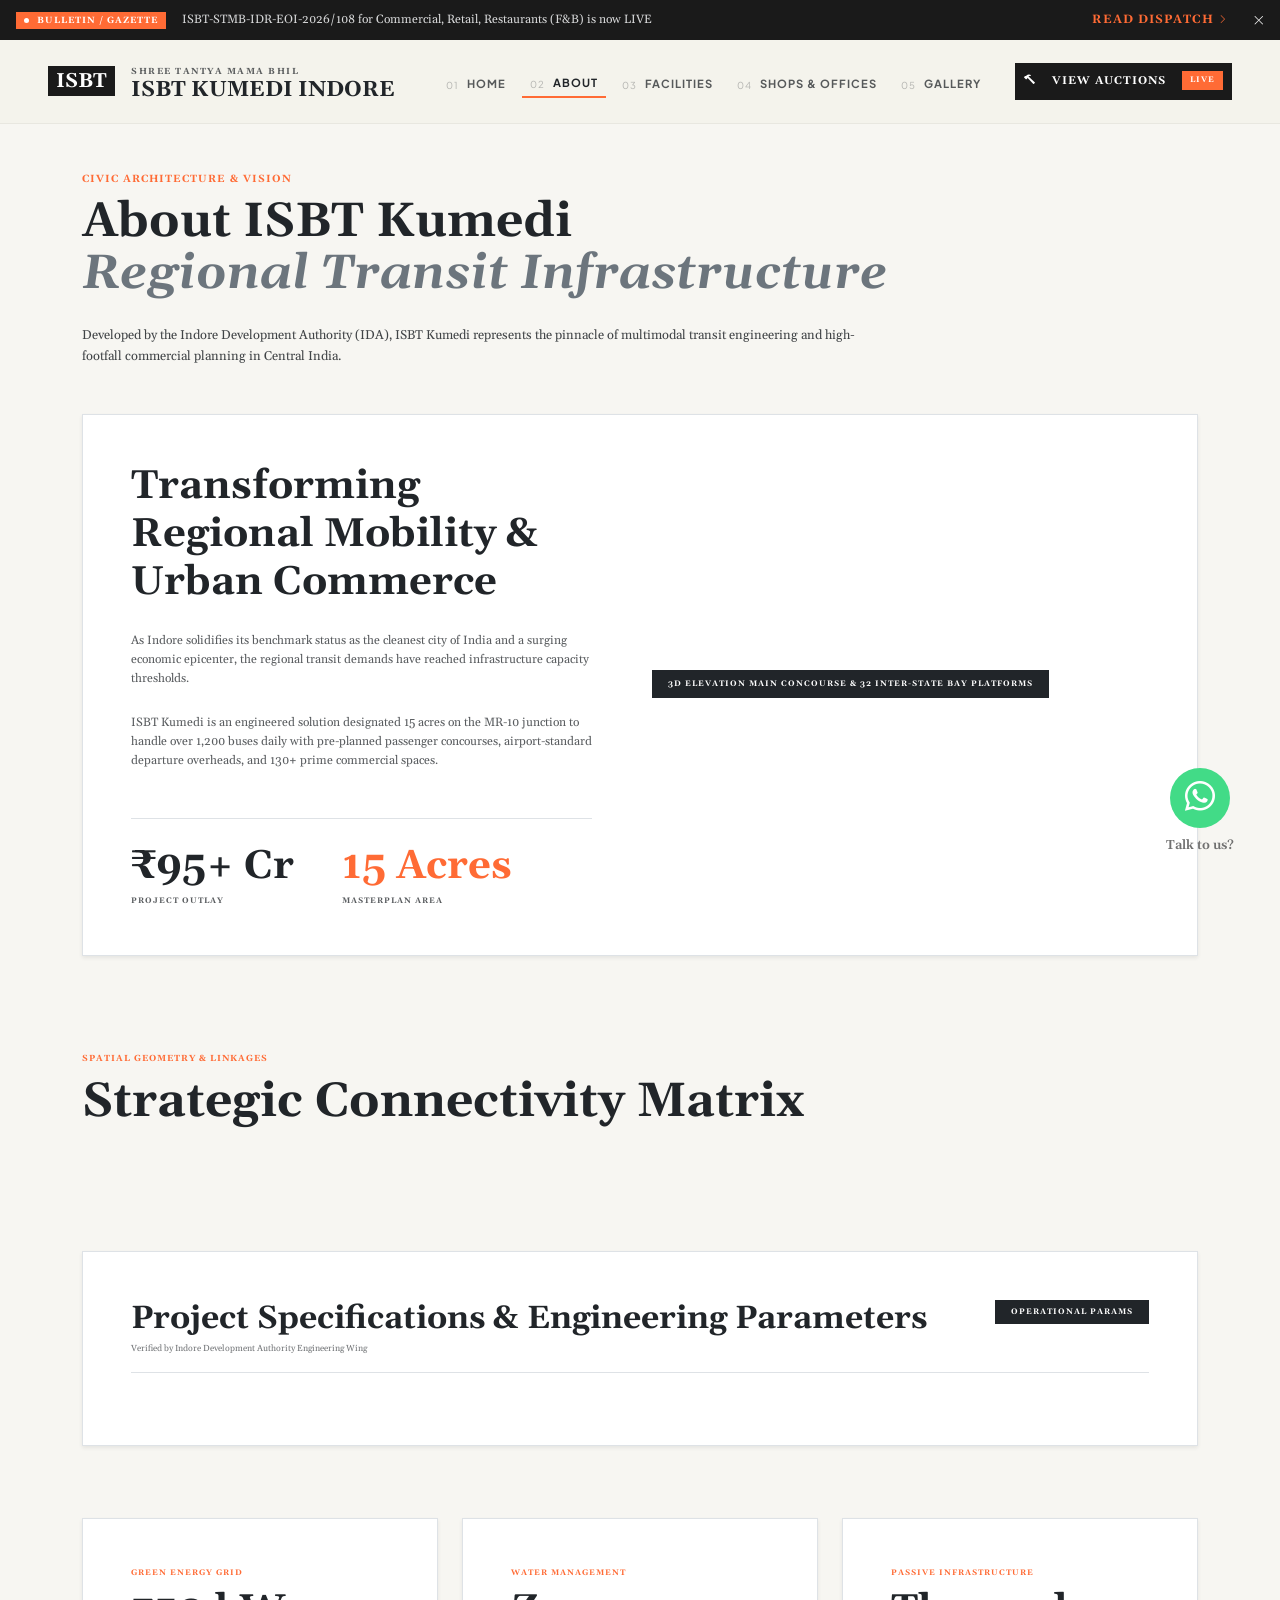
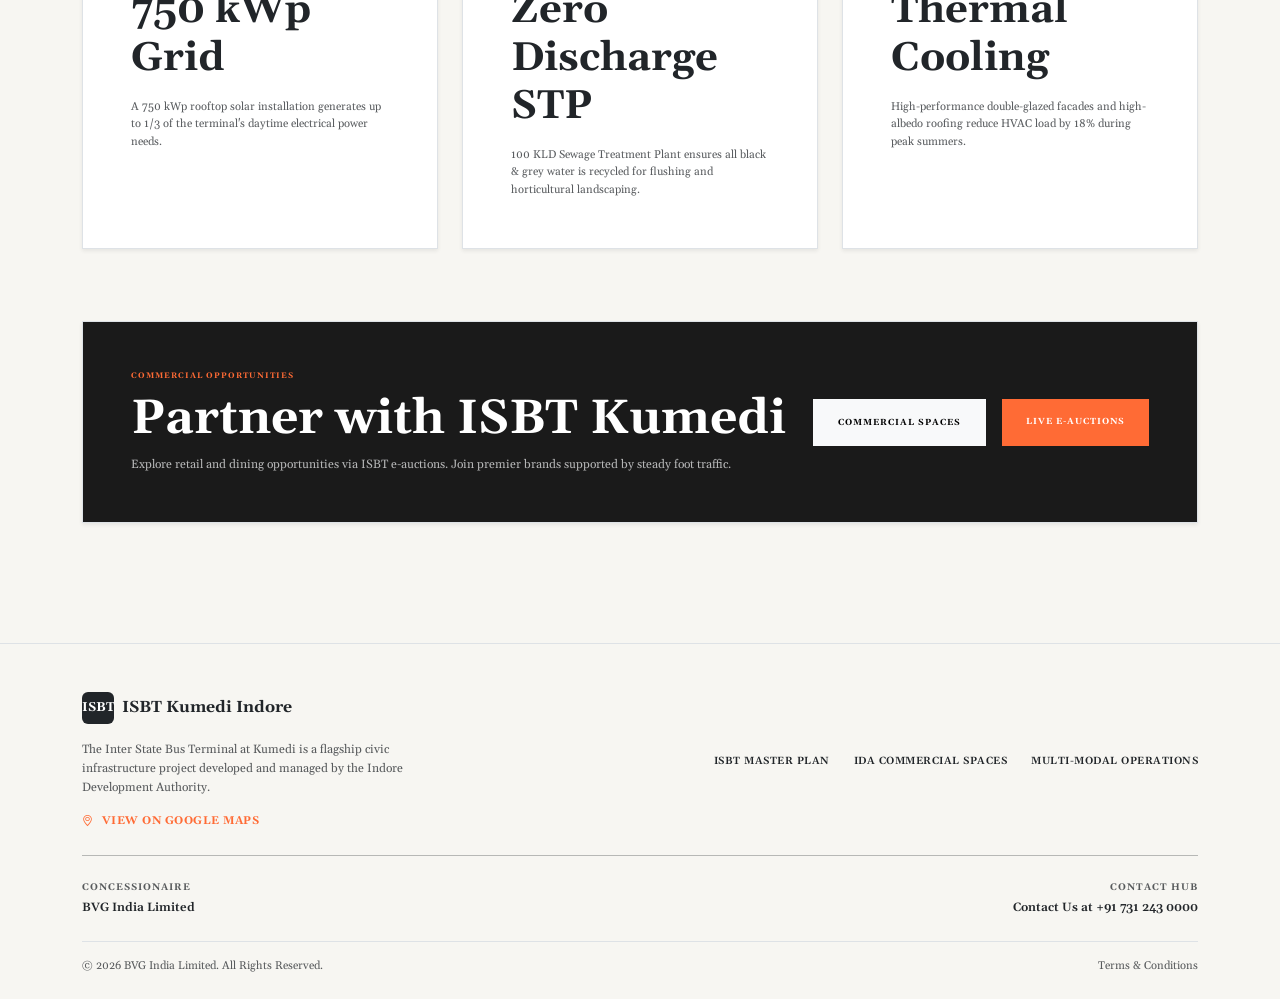
==== commit 2ea68ed7: "upadte" ====
--- a/aboutus.html
+++ b/aboutus.html
@@ -169,7 +169,7 @@
               
               <div class="d-flex gap-5 border-top pt-4">
                 <div>
-                  <div class="fw-bold display-6 font-playfair text-dark">â‚¹95+ Cr</div>
+                  <div class="fw-bold display-6 font-playfair text-dark">₹95+ Cr</div>
                   <div class="text-uppercase font-size-xs fw-bold text-muted letter-spacing-md mt-1">PROJECT OUTLAY</div>
                 </div>
                 <div>
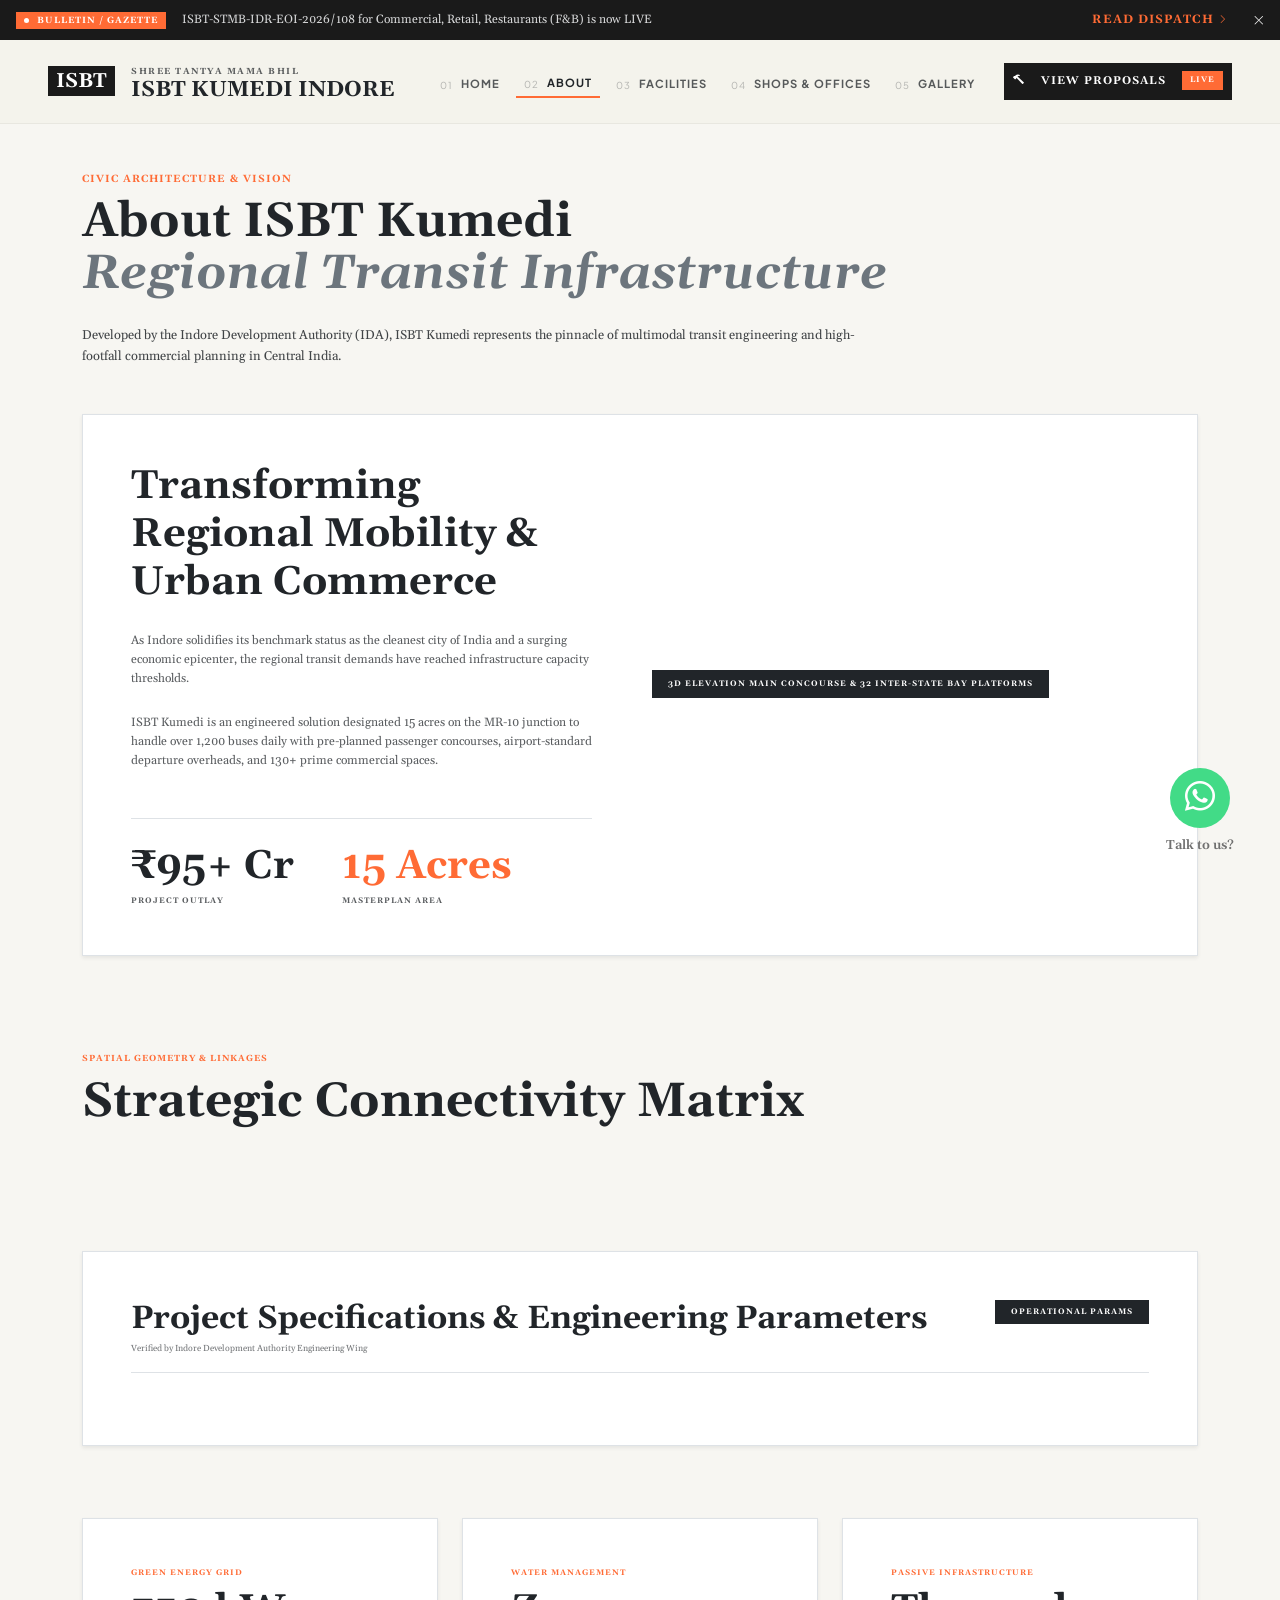
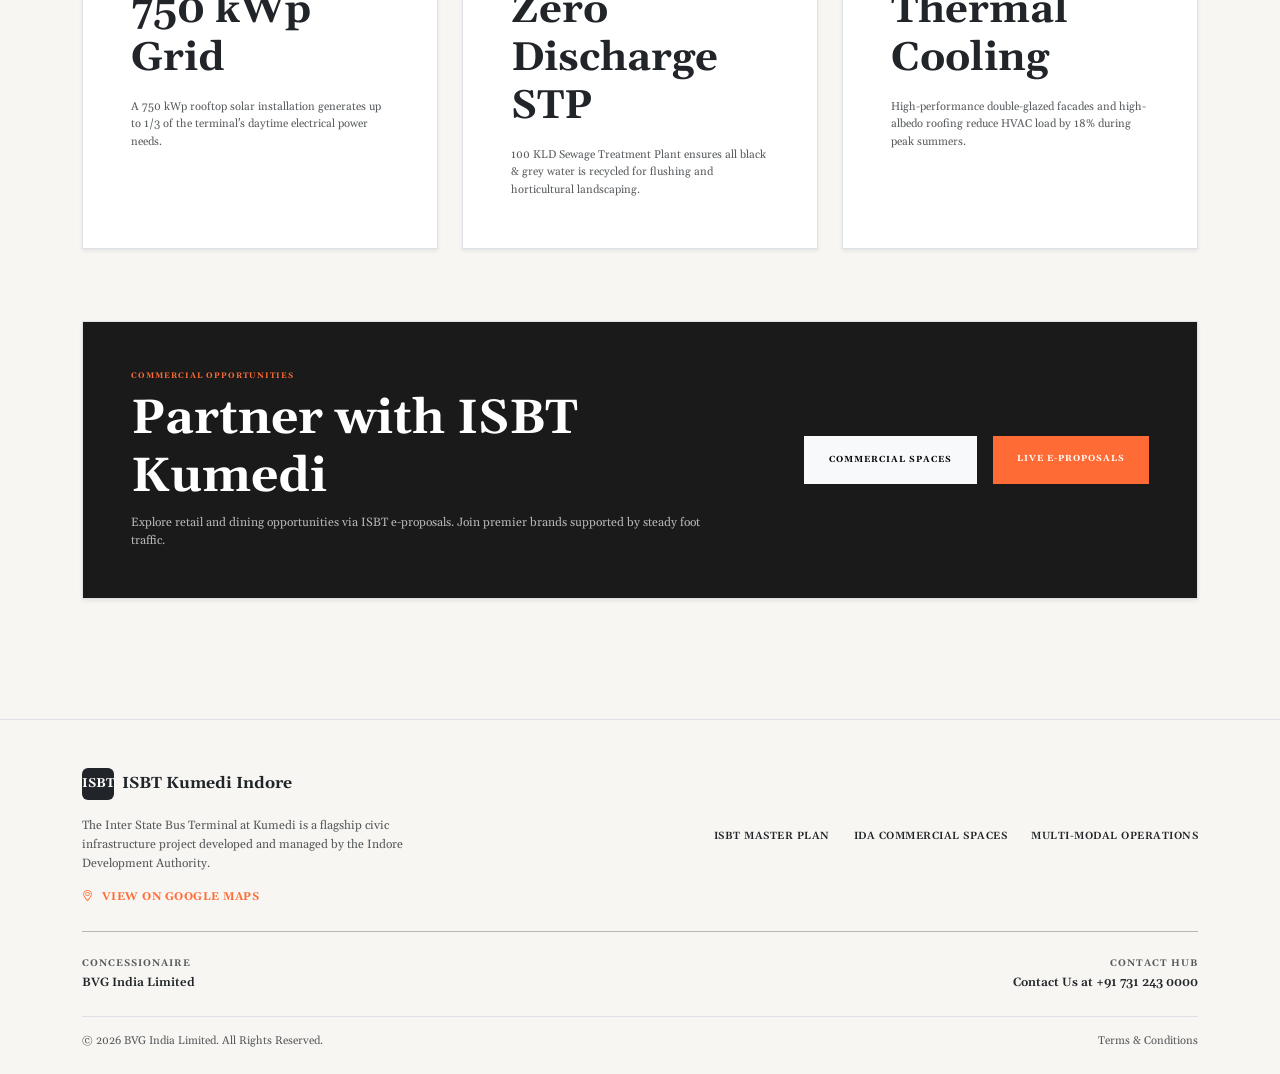
==== commit 86fddbbc: "upadte" ====
--- a/aboutus.html
+++ b/aboutus.html
@@ -131,10 +131,10 @@
 
         <div class="d-flex d-lg-flex gap-3 align-items-center">
           <a
-            href="viewauction.html"
+            href="viewproposal.html"
             class="btn bg-dark-accent text-white fw-bold rounded-0 px-2 py-2 d-flex align-items-center gap-3 text-uppercase font-size-lg letter-spacing-md">
             <i class="bi bi-hammer"></i>
-            <span class="text-start line-height-sm">VIEW AUCTIONS</span>
+            <span class="text-start line-height-sm">VIEW PROPOSALS</span>
             <span
               class="badge bg-orange rounded-0 px-2 py-1 text-white font-size-xs line-height-md"
               >LIVE</span
@@ -248,11 +248,11 @@
                 <div>
                     <div class="text-uppercase fw-bold text-orange mb-2 font-size-xs letter-spacing-md">COMMERCIAL OPPORTUNITIES</div>
                     <h3 class="font-playfair fw-bold mb-2 text-white display-5">Partner with ISBT Kumedi</h3>
-                    <p class="text-light opacity-70 font-size-xl max-w-600 mb-0">Explore retail and dining opportunities via ISBT e-auctions. Join premier brands supported by steady foot traffic.</p>
+                    <p class="text-light opacity-70 font-size-xl max-w-600 mb-0">Explore retail and dining opportunities via ISBT e-proposals. Join premier brands supported by steady foot traffic.</p>
                 </div>
                 <div class="d-flex gap-3 flex-wrap flex-shrink-0">
                     <a href="shopOffice.html" class="btn btn-light rounded-0 px-4 py-3 fw-bold font-size-sm letter-spacing-md text-uppercase">COMMERCIAL SPACES</a>
-                    <a href="viewauction.html" class="btn btn-orange rounded-0 px-4 py-3 fw-bold font-size-sm letter-spacing-md text-uppercase">LIVE E-AUCTIONS</a>
+                    <a href="viewproposal.html" class="btn btn-orange rounded-0 px-4 py-3 fw-bold font-size-sm letter-spacing-md text-uppercase">LIVE E-PROPOSALS</a>
                 </div>
             </div>
         </div>
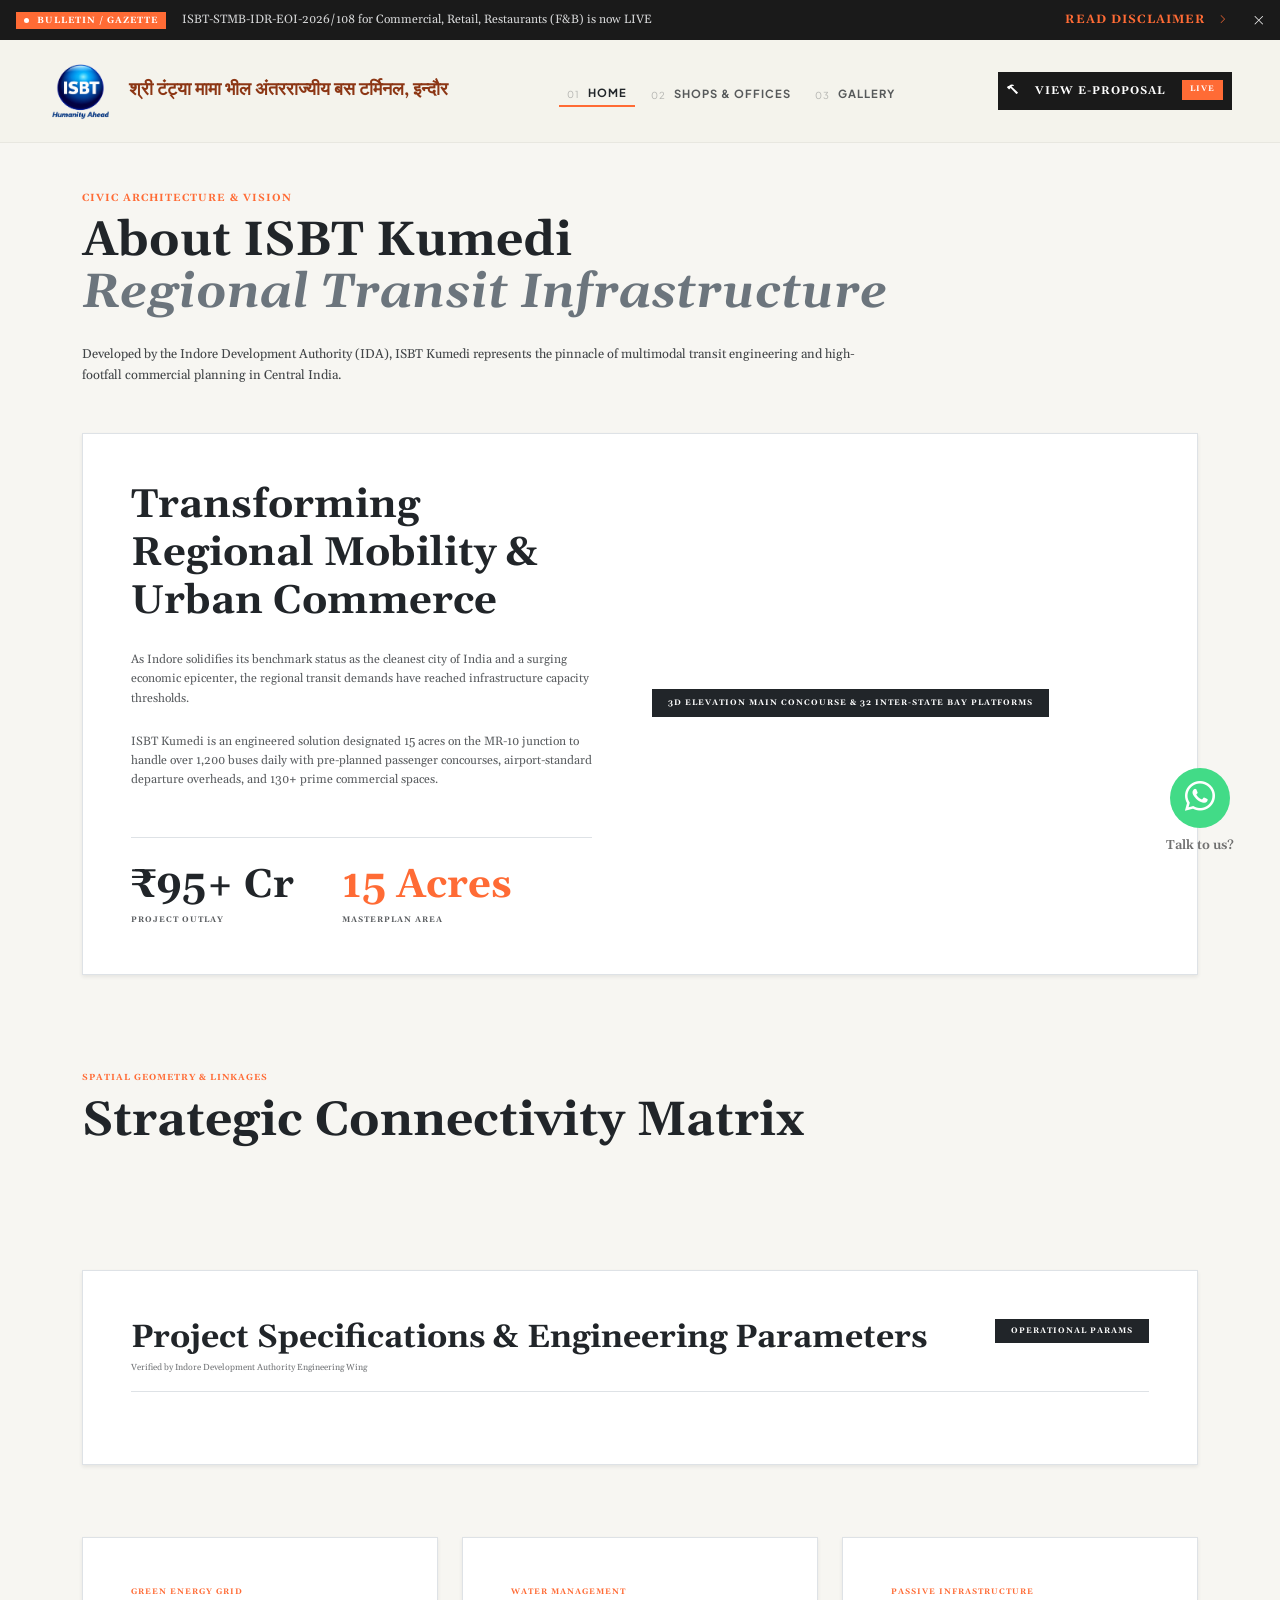
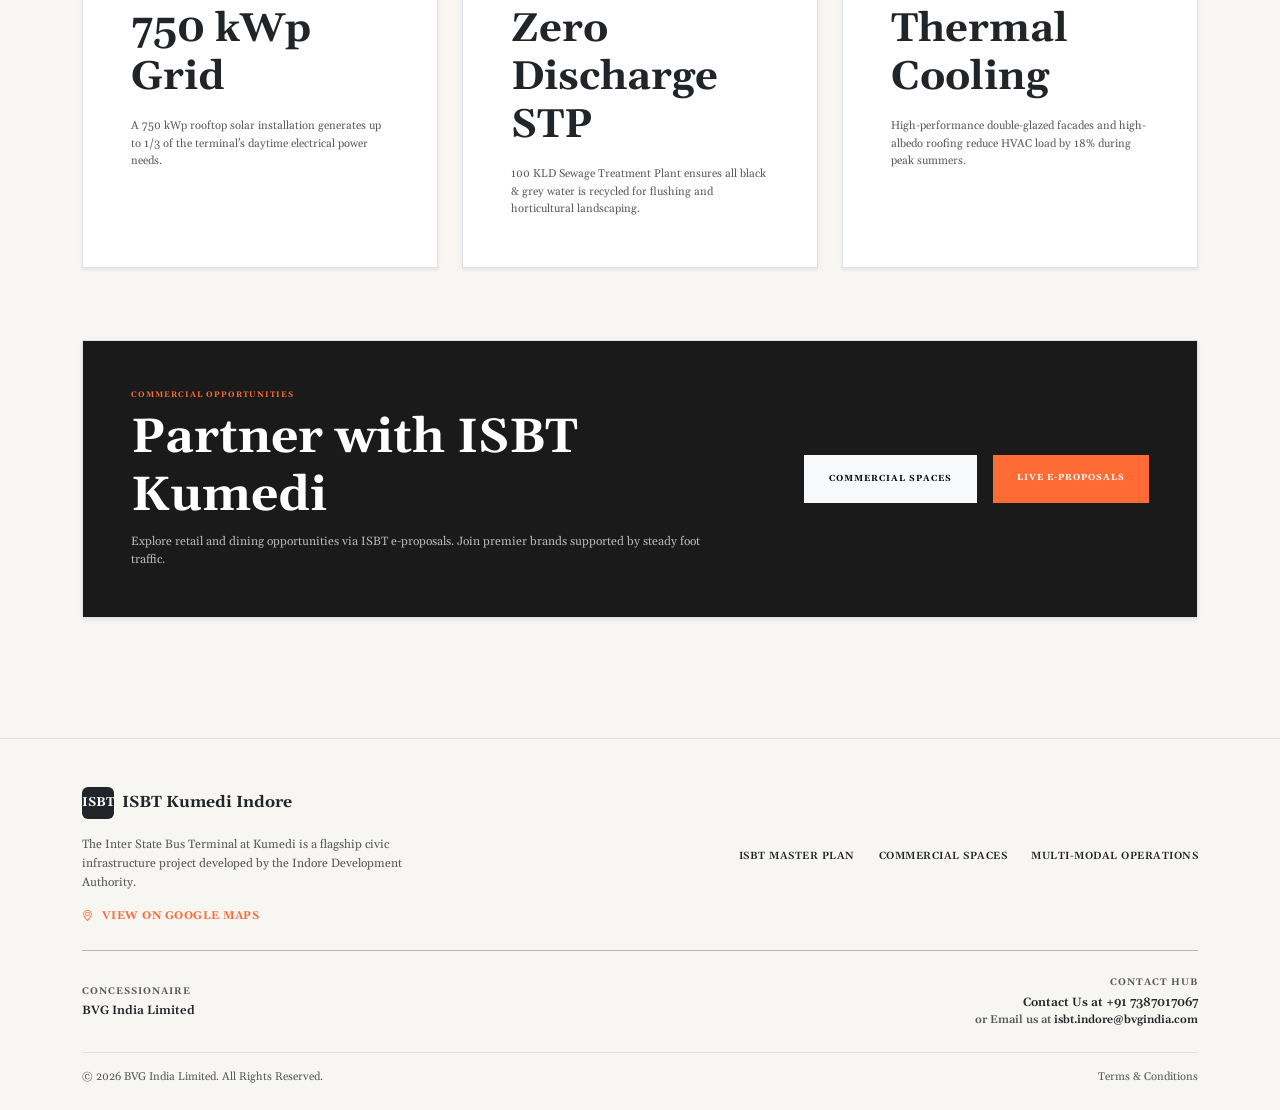
==== commit f68907df: "update" ====
--- a/aboutus.html
+++ b/aboutus.html
@@ -22,7 +22,7 @@
     <link rel="stylesheet" href="style.css" />
   </head>
   <body class="bg-light">
-    <!-- Top Bulletin Bar -->
+      <!-- Top Bulletin Bar -->
     <div
       class="bg-dark-accent text-white py-2 px-3 px-lg-3 d-flex justify-content-between align-items-center font-size-xl">
       <div class="d-flex align-items-center gap-3">
@@ -32,15 +32,15 @@
           BULLETIN / GAZETTE</span
         >
         <span class="text-light d-none d-md-inline opacity-85"
-          >ISBT-STMB-IDR-EOI-2026/108 for Commercial, Retail, Restaurants (F&B) is now LIVE
-        </span>
+          >ISBT-STMB-IDR-EOI-2026/108 for Commercial, Retail, Restaurants (F&B)
+          is now LIVE</span
+        >
       </div>
       <div class="d-flex align-items-center gap-4">
         <a
-          href="#"
+          href="termcondition.html"
           class="text-orange text-decoration-none fw-bold text-uppercase d-flex align-items-center gap-1 letter-spacing-md"
-          >READ DISPATCH
-          <i class="bi bi-chevron-right font-size-base icon-stroke-1"></i
+          >READ DISCLAIMER &nbsp; <i class="bi bi-chevron-right font-size-base icon-stroke-1"></i
         ></a>
         <button
           class="btn btn-link text-white p-0 border-0 text-decoration-none">
@@ -49,23 +49,14 @@
       </div>
     </div>
 
-    
-   <!-- Navbar -->
+    <!-- Navbar -->
     <nav class="navbar navbar-expand-lg py-3 bg-warm-light border-bottom-soft">
       <div class="container-fluid px-4 px-lg-5">
-        <a class="navbar-brand d-flex align-items-center gap-3" href="#">
-          <div
-            class="bg-dark-accent text-white rounded-0 d-flex align-items-center justify-content-center size-60 font-weight-800 font-playfair px-2">
-            ISBT
-          </div>
+        <a class="navbar-brand d-flex align-items-center gap-3" href="index.html">
+          <img src="img/logo/ISBTLogo.png" alt="ISBT Logo" style="height: 60px; width: auto;">
           <div>
-            <div
-              class="text-muted mt-1 font-size-sm font-weight-800 text-uppercase letter-spacing-lg">
-              SHREE TANTYA MAMA BHIL
-            </div>
-            <div
-              class="fw-bold text-dark font-playfair font-size-7xl line-height-xs">
-              ISBT KUMEDI INDORE
+            <div class="fw-semibold font-size-6xl line-height-xs" style="color:#8c3614;">
+             श्री टंट्या मामा भील अंतरराज्यीय बस टर्मिनल, इन्दौर
             </div>
           </div>
         </a>
@@ -84,20 +75,20 @@
             class="navbar-nav gap-2 text-uppercase fw-bold align-items-center font-size-lg letter-spacing-md">
             <li class="nav-item">
               <a
-                class="nav-link text-muted d-flex gap-2 pb-1 text-center line-height-sm"
+                class="nav-link text-dark active d-flex gap-2 position-relative pb-1 border-bottom-orange"
                 href="index.html">
-                <span class="opacity-40 fw-normal font-size-base mt-1">01</span>
-                HOME
-              </a>
-            </li>
-            <li class="nav-item">
-              <a
-                class="nav-link text-dark active d-flex gap-2 position-relative pb-1 border-bottom-orange"
-                href="aboutus.html">
                 <span
                   class="text-muted opacity-40 fw-normal font-size-base mt-1"
-                  >02</span
+                  >01</span
                 >
+                HOME
+              </a>
+            </li>
+            <!-- <li class="nav-item">
+              <a
+                class="nav-link text-muted d-flex gap-2 pb-1 text-center line-height-sm"
+                href="aboutus.html">
+                <span class="opacity-40 fw-normal font-size-base mt-1">02</span>
                 ABOUT
               </a>
             </li>
@@ -108,13 +99,13 @@
                 <span class="opacity-40 fw-normal font-size-base mt-1">03</span>
                 FACILITIES
               </a>
-            </li>
+            </li> -->
 
             <li class="nav-item">
               <a
                 class="nav-link text-muted d-flex gap-2 pb-1 text-center line-height-sm"
                 href="shopOffice.html">
-                <span class="opacity-40 fw-normal font-size-base mt-1">04</span>
+                <span class="opacity-40 fw-normal font-size-base mt-1">02</span>
                 <span class="text-start">SHOPS & OFFICES</span>
               </a>
             </li>
@@ -122,7 +113,7 @@
               <a
                 class="nav-link text-muted d-flex gap-2 pb-1 text-center line-height-sm"
                 href="Gallery.html">
-                <span class="opacity-40 fw-normal font-size-base mt-1">05</span>
+                <span class="opacity-40 fw-normal font-size-base mt-1">03</span>
                 <span class="text-start">GALLERY</span>
               </a>
             </li>
@@ -134,7 +125,7 @@
             href="viewproposal.html"
             class="btn bg-dark-accent text-white fw-bold rounded-0 px-2 py-2 d-flex align-items-center gap-3 text-uppercase font-size-lg letter-spacing-md">
             <i class="bi bi-hammer"></i>
-            <span class="text-start line-height-sm">VIEW PROPOSALS</span>
+            <span class="text-start line-height-sm">VIEW E-PROPOSAL</span>
             <span
               class="badge bg-orange rounded-0 px-2 py-1 text-white font-size-xs line-height-md"
               >LIVE</span
@@ -143,6 +134,8 @@
         </div>
       </div>
     </nav>
+
+
 
     <!-- Main Content -->
     <main class="bg-warm-lightest pb-5">
--- a/style.css
+++ b/style.css
@@ -281,8 +281,8 @@
 /* Components */
 .hero-bg-image {
   background-image:
-    linear-gradient(rgba(15, 23, 42, 0.4), rgba(15, 23, 42, 0.6)),
-    url("img/mainCover.jpeg");
+    linear-gradient(rgba(15, 23, 42, 0.75), rgba(15, 23, 42, 0.75)),
+    url("img/mainCover2.png");
     /* url("https://lh3.googleusercontent.com/aida-public/[base64]"); */
   background-size: cover;
   background-position: center;
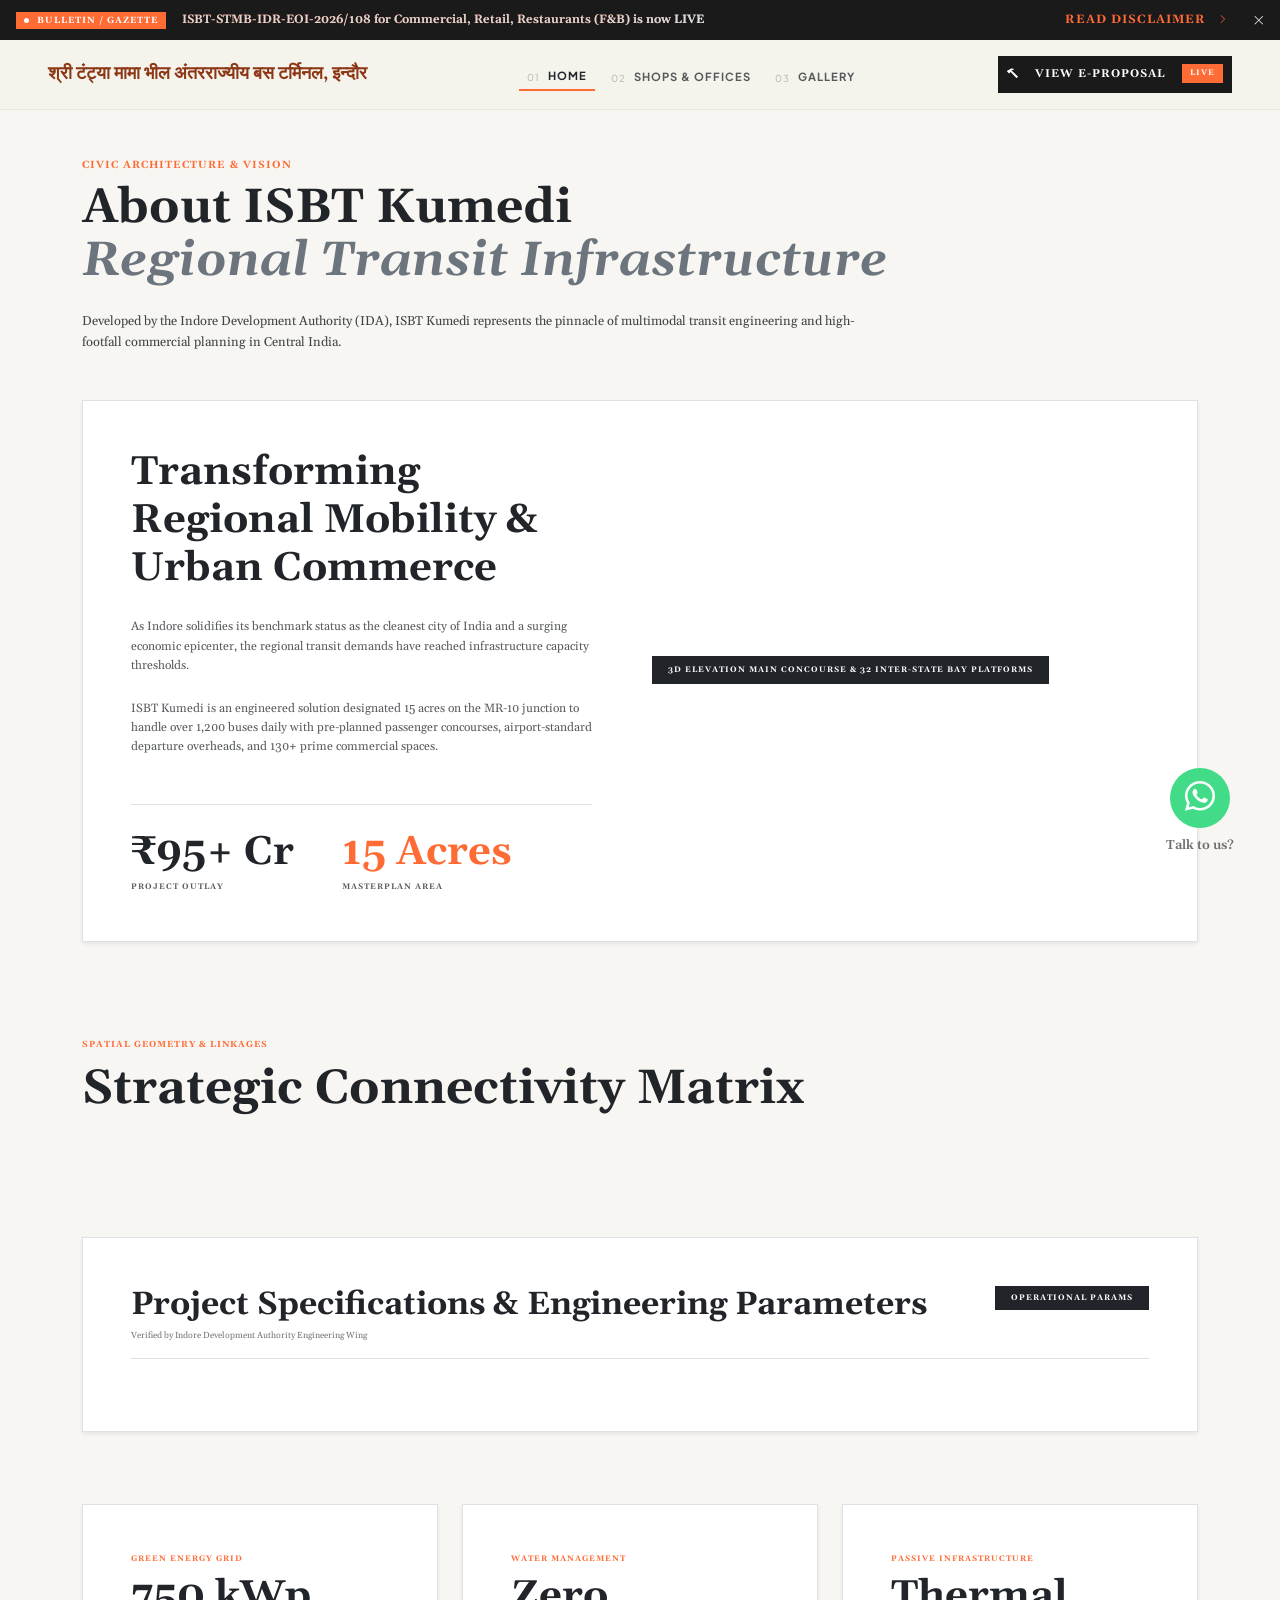
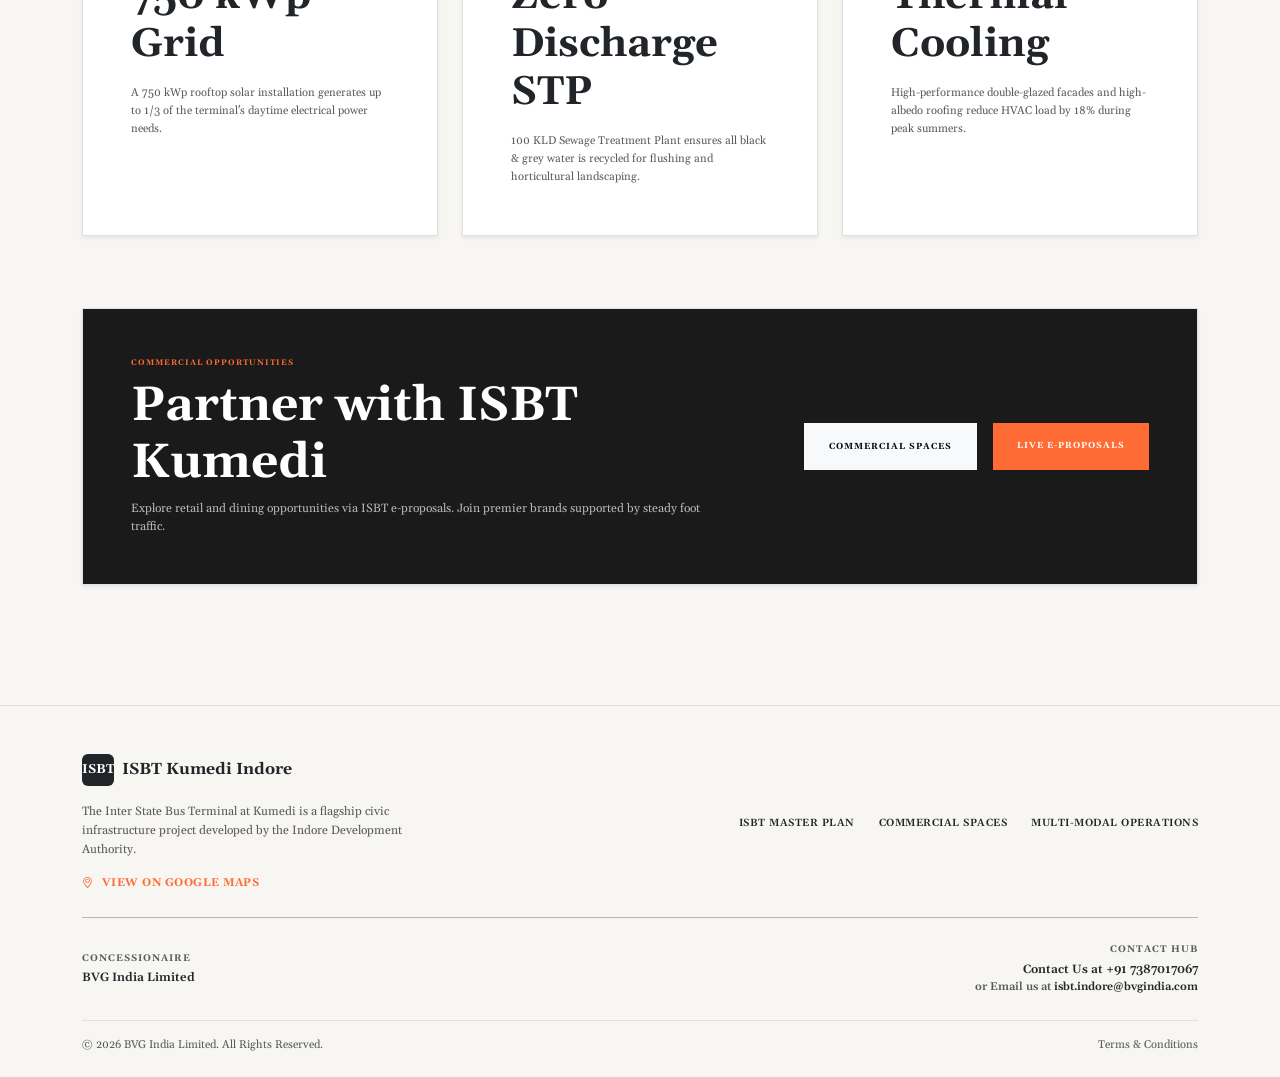
==== commit c5ecde3c: "update" ====
--- a/aboutus.html
+++ b/aboutus.html
@@ -23,37 +23,51 @@
   </head>
   <body class="bg-light">
       <!-- Top Bulletin Bar -->
-    <div
-      class="bg-dark-accent text-white py-2 px-3 px-lg-3 d-flex justify-content-between align-items-center font-size-xl">
-      <div class="d-flex align-items-center gap-3">
-        <span
-          class="badge bg-orange text-uppercase rounded-0 px-2 py-1 d-flex align-items-center gap-2 letter-spacing-md"
-          ><span class="rounded-circle bg-white d-inline-block size-5"></span>
-          BULLETIN / GAZETTE</span
-        >
-        <span class="text-light d-none d-md-inline opacity-85"
-          >ISBT-STMB-IDR-EOI-2026/108 for Commercial, Retail, Restaurants (F&B)
-          is now LIVE</span
-        >
-      </div>
-      <div class="d-flex align-items-center gap-4">
-        <a
-          href="termcondition.html"
-          class="text-orange text-decoration-none fw-bold text-uppercase d-flex align-items-center gap-1 letter-spacing-md"
-          >READ DISCLAIMER &nbsp; <i class="bi bi-chevron-right font-size-base icon-stroke-1"></i
-        ></a>
-        <button
-          class="btn btn-link text-white p-0 border-0 text-decoration-none">
-          <i class="bi bi-x-lg font-size-lg"></i>
-        </button>
-      </div>
+   <div class="bg-dark-accent text-black py-2 px-3 px-lg-3 d-flex justify-content-between align-items-center font-size-xl">
+
+  <!-- Left section -->
+  <div class="d-flex align-items-center gap-3 flex-grow-1 overflow-hidden">
+
+    <!-- Fixed badge -->
+    <span
+      class="badge bg-orange text-uppercase rounded-0 px-2 py-1 d-flex align-items-center gap-2 letter-spacing-md flex-shrink-0">
+      <span class="rounded-circle bg-white d-inline-block size-5"></span>
+      BULLETIN / GAZETTE
+    </span>
+
+    <!-- Moving text -->
+    <div class="announcement-wrapper">
+      <span class="announcement-text text-light opacity-85">
+        ISBT-STMB-IDR-EOI-2026/108 for Commercial, Retail, Restaurants (F&B)
+        is now LIVE
+      </span>
     </div>
+
+  </div>
+
+  <!-- Right section - fixed -->
+  <div class="d-flex align-items-center gap-4 flex-shrink-0">
+
+    <a
+      href="termcondition.html"
+      class="text-orange text-decoration-none fw-bold text-uppercase d-flex align-items-center gap-1 letter-spacing-md">
+      READ DISCLAIMER &nbsp;
+      <i class="bi bi-chevron-right font-size-base icon-stroke-1"></i>
+    </a>
+
+    <button
+      class="btn btn-link text-white p-0 border-0 text-decoration-none">
+      <i class="bi bi-x-lg font-size-lg"></i>
+    </button>
+
+  </div>
+</div>
 
     <!-- Navbar -->
     <nav class="navbar navbar-expand-lg py-3 bg-warm-light border-bottom-soft">
       <div class="container-fluid px-4 px-lg-5">
         <a class="navbar-brand d-flex align-items-center gap-3" href="index.html">
-          <img src="img/logo/ISBTLogo.png" alt="ISBT Logo" style="height: 60px; width: auto;">
+          <!-- <img src="img/logo/ISBTLogo.png" alt="ISBT Logo" style="height: 60px; width: auto;"> -->
           <div>
             <div class="fw-semibold font-size-6xl line-height-xs" style="color:#8c3614;">
              श्री टंट्या मामा भील अंतरराज्यीय बस टर्मिनल, इन्दौर
--- a/style.css
+++ b/style.css
@@ -61,6 +61,73 @@
   background-color: var(--theme-orange-hover);
   color: white;
 }
+/* Top line amination  */
+
+.announcement-wrapper {
+    overflow: hidden;
+    white-space: nowrap;
+    flex: 1;
+    position: relative;
+}
+
+.announcement-text {
+    display: inline-block;
+    white-space: nowrap;
+
+    color: #ff6333;
+    font-weight: 600;
+
+    /* Smooth orange → white highlight */
+    background: linear-gradient(
+        90deg,
+        #ff6333 0%,
+        #ff6333 40%,
+        #ffffff 50%,
+        #ff6333 60%,
+        #ff6333 100%
+    );
+
+    background-size: 200% 100%;
+    -webkit-background-clip: text;
+    background-clip: text;
+    color: transparent;
+
+    animation:
+        announcementMove 15s linear infinite,
+        shimmerEffect 3s linear infinite;
+}
+
+
+/* Text moves right → left */
+@keyframes announcementMove {
+    from {
+        transform: translateX(100%);
+    }
+
+    to {
+        transform: translateX(-100%);
+    }
+}
+
+
+/* White highlight passes across orange text */
+@keyframes shimmerEffect {
+    from {
+        background-position: 200% center;
+    }
+
+    to {
+        background-position: -200% center;
+    }
+}
+
+
+/* Pause on hover */
+.announcement-wrapper:hover .announcement-text {
+    animation-play-state: paused;
+}
+
+/* end animation*/
 
 /* Navigation Overrides */
 .nav-link {
